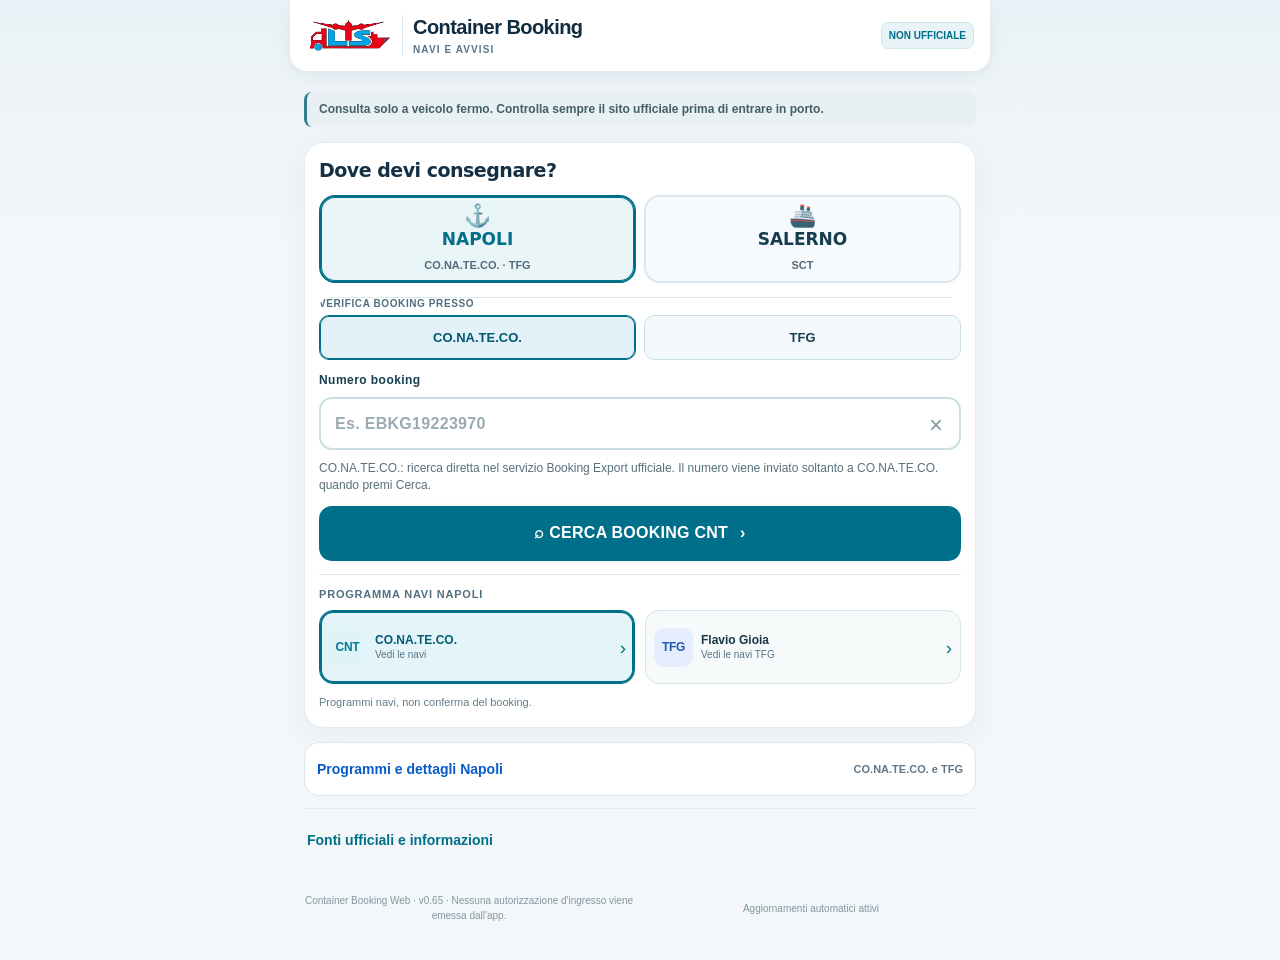
==== index.html @ a8a40fc3 "Restore application sources" ====
<!doctype html>
<html lang="it">
<head>
  <meta charset="utf-8" />
  <meta name="viewport" content="width=device-width,initial-scale=1,viewport-fit=cover" />
  <meta name="theme-color" content="#006f89" />
  <meta name="description" content="Container Booking Web: verifica operativa container Napoli e Salerno. Prototipo di test non ufficiale." />
  <meta name="referrer" content="no-referrer" />
  <meta http-equiv="Content-Security-Policy" content="default-src 'self'; script-src 'self'; style-src 'self'; img-src 'self' data:; connect-src 'self' https://api.conateco.it https://raw.githubusercontent.com https://container-booking-backend.pasqualemilano0.workers.dev; base-uri 'none'; object-src 'none'; form-action 'self' https://tfg.bucci.it" />
  <link rel="icon" href="favicon.svg" type="image/svg+xml" />
  <link rel="manifest" href="manifest.webmanifest?v=20261031-v17" />
  <link rel="stylesheet" href="styles.css?v=20261031-lts-v17" />
  <link rel="stylesheet" href="driver-ui.css?v=20261102-v64" />
  <title>Container Booking • Navi e avvisi</title>
  <script type="module" src="app.js?v=20261102-v65"></script>
  <script type="module" src="driver-ui.mjs?v=20261031-v44"></script>
  <script type="module" src="auto-update.mjs?v=20261031-v27"></script>
</head>
<body>
  <div class="shell">
    <header class="top truck-top">
      <img class="lts-brand-logo" src="assets/lts-logo.png" alt="Logo LTS Registro Viaggi" width="116" height="46" decoding="async" />
      <div class="app-brand-copy"><h1>Container Booking</h1><span class="eyebrow">NAVI E AVVISI</span></div>
      <span class="pill testing">NON UFFICIALE</span>
    </header>
    <main>
      <p class="driver-notice" role="note">Consulta solo a veicolo fermo. Controlla sempre il sito ufficiale prima di entrare in porto.</p>
      <section class="panel search-panel" aria-labelledby="search-title">
        <div class="panel-head"><h2 id="search-title">Dove devi consegnare?</h2></div>
        <fieldset class="terminals ports"><legend class="sr-only">Seleziona il porto</legend>
          <label class="terminal-choice port-logo-choice"><input type="radio" name="port" value="napoli" checked />
            <span class="port-choice-head"><span class="driver-port-icon" aria-hidden="true">⚓</span><span class="terminal-title">NAPOLI</span></span>
            <span class="terminal-sub">CO.NA.TE.CO. · TFG</span></label>
          <label class="terminal-choice port-logo-choice"><input type="radio" name="port" value="salerno" />
            <span class="port-choice-head"><span class="driver-port-icon" aria-hidden="true">🚢</span><span class="terminal-title">SALERNO</span></span>
            <span class="terminal-sub">SCT</span></label>
        </fieldset>
        <form id="search-form" autocomplete="off">
          <div class="sct-picker" id="sct-picker" hidden>
            <label class="driver-field-label" for="sct-filter">NOME DELLA NAVE</label>
            <input id="sct-filter" type="search" placeholder="Inserisci nome nave" spellcheck="false" autocomplete="off" />
            <button id="sct-search-btn" class="primary" type="button">☰ &nbsp; VEDI NAVI</button>
            <div id="sct-alert" class="ops-alert" role="status" aria-live="polite" data-state="loading">Caricamento del programma navi…</div>
            <div id="sct-vessel-results" class="driver-vessel-results">
              <div class="vessel-list-heading">
                <strong>Navi disponibili · tocca per dettagli</strong>
                <span id="sct-vessel-count" aria-live="polite">—</span>
              </div>
              <div id="sct-vessel-list" class="vessel-list" aria-label="Seleziona una nave">
                <p class="empty">Caricamento delle navi in corso…</p>
              </div>
              <button id="sct-show-more" type="button" class="show-more" hidden>Mostra altre navi</button>
              <p class="picker-disclaimer">Se ci sono più viaggi, tocca quello giusto. La verifica riguarda la nave, non l'autorizzazione del booking.</p>
            </div>
            <details class="driver-extra">
              <summary>Tipo container e aggiornamento</summary>
              <label class="mini-field" for="sct-type">Tipo container
                <select id="sct-type">
                  <option value="all">Dry e Reefer</option>
                  <option value="dry">Solo Dry</option>
                  <option value="reefer">Solo Reefer</option>
                </select>
              </label>
              <label class="picker-check" for="sct-only-open">
                <input id="sct-only-open" type="checkbox" />
                Mostra solo navi con accettazione confermata
              </label>
              <p id="sct-picker-status" class="picker-status" aria-live="polite"></p>
              <button type="button" id="reload-sct" class="text-btn">Aggiorna programma navi</button>
              <p class="picker-disclaimer">Fonte: copia periodica del Vessel Schedule SCT, non interrogazione in tempo reale.</p>
            </details>
          </div>
          <details id="napoli-booking-details" class="booking-collapsible" open>
            <summary><span class="booking-summary-title">Verifica un booking</span><span class="booking-summary-hint">Apri i controlli dei terminal</span></summary>
            <div id="napoli-booking-controls">
            <div class="booking-quick-select" role="group" aria-label="Terminal per la verifica booking">
              <span class="booking-quick-title">VERIFICA BOOKING PRESSO</span>
              <div class="booking-quick-options">
                <button type="button" data-booking-target="cnt" aria-pressed="true">CO.NA.TE.CO.</button>
                <button type="button" data-booking-target="tfg" aria-pressed="false">TFG</button>
              </div>
            </div>
            <label class="field-label" for="query" id="query-label">Numero booking</label>
            <div class="query-wrap"><input id="query" name="query" type="text" maxlength="65" inputmode="text" placeholder="Es. EBKG19223970" required spellcheck="false" autocapitalize="characters" aria-describedby="booking-feedback query-help" /><button class="clear-btn" type="button" id="clear-query" aria-label="Cancella ricerca">×</button></div>
            <p id="booking-feedback" class="booking-feedback" role="alert" aria-live="assertive"></p>
            <p class="field-help" id="query-help">CO.NA.TE.CO.: ricerca diretta sul servizio ufficiale. Il numero viene inviato solo a CO.NA.TE.CO. quando premi Cerca.</p>
            <button class="primary" type="submit" id="search-btn">⌕  CERCA BOOKING CNT <span aria-hidden="true">›</span></button>
            </div>
          </details>
          <div class="napoli-shortcuts" id="napoli-shortcuts" aria-label="Apri i programmi navi di Napoli">
            <p class="shortcuts-heading">PROGRAMMA NAVI NAPOLI</p>
            <div class="shortcuts-grid">
              <button type="button" class="ship-shortcut" data-open-terminal="cnt" aria-controls="napoli-advanced" aria-pressed="true">
                <span class="shortcut-symbol shortcut-cnt" aria-hidden="true">CNT</span>
                <span class="shortcut-copy"><strong>CO.NA.TE.CO.</strong><small>Vedi le navi</small></span>
                <span class="shortcut-arrow" aria-hidden="true">›</span>
              </button>
              <button type="button" class="ship-shortcut" data-open-terminal="tfg" aria-controls="napoli-advanced" aria-pressed="false">
                <span class="shortcut-symbol shortcut-tfg" aria-hidden="true">TFG</span>
                <span class="shortcut-copy"><strong>Flavio Gioia</strong><small>Vedi le navi TFG</small></span>
                <span class="shortcut-arrow" aria-hidden="true">›</span>
              </button>
            </div>
            <p class="shortcuts-tip">Programmi navi, non conferma del booking.</p>
          </div>
        </form>
      </section>
      <section class="panel results-panel" id="results" aria-live="polite" aria-label="Risultato ricerca" hidden></section>
      <details id="napoli-advanced" class="napoli-advanced">
        <summary>Programmi e dettagli Napoli <span>CO.NA.TE.CO. e TFG</span></summary>
        <div class="napoli-advanced-body">
        <section class="napoli-terminal-switch" id="napoli-terminal-switch" aria-label="Selettore terminal interno" hidden>
        <div class="vessel-list-heading"><strong>Seleziona il terminal a Napoli</strong></div>
        <div class="napoli-terminal-tabs">
          <label class="terminal-tab"><input type="radio" name="napoli-terminal" value="cnt" checked />
            <span class="terminal-tab-body">
              <span class="terminal-tab-logo-frame"><img class="terminal-logo terminal-tab-logo-cnt" src="assets/terminal-logos/conateco.png" width="250" height="71" alt="" decoding="async" /></span>
              <span class="terminal-tab-name">CO.NA.TE.CO.</span>
            </span>
          </label>
          <label class="terminal-tab"><input type="radio" name="napoli-terminal" value="tfg" />
            <span class="terminal-tab-body">
              <span class="terminal-tab-logo-frame logo-plate-tfg"><img class="terminal-logo terminal-tab-logo-tfg" src="assets/terminal-logos/tfg-portal.png" width="182" height="122" alt="" decoding="async" /></span>
              <span class="terminal-tab-name">TFG Flavio Gioia</span>
            </span>
          </label>
        </div>
      </section>
      <section class="tfg-fleet" id="tfg-fleet" hidden aria-label="Elenco navi TFG Napoli">
          <div class="picker-heading">
            <span class="terminal-heading"><span class="terminal-logo-plate logo-plate-tfg"><img class="terminal-logo terminal-heading-logo logo-tfg" src="assets/terminal-logos/tfg-portal.png" width="182" height="122" alt="" decoding="async" /></span><h3>Navi TFG · Napoli</h3></span>
            <button type="button" id="tfg-reload" class="text-btn">Aggiorna</button>
          </div>
          <div id="tfg-feed-alert" class="ops-alert" data-state="loading" role="status" aria-live="polite">Caricamento programma TFG…</div>
          <label class="mini-field" for="tfg-ship-filter">Cerca nave o viaggio
            <input id="tfg-ship-filter" type="search" placeholder="Nome nave o viaggio…" autocomplete="off" spellcheck="false" />
          </label>
          <div class="vessel-list-heading">
            <strong>Navi trovate</strong><span id="tfg-vessel-count">—</span>
          </div>
          <div id="tfg-vessel-list" class="vessel-list" aria-label="Elenco navi TFG"></div>
          <button type="button" id="tfg-show-more" class="show-more" hidden>Mostra altre navi</button>
          <p id="tfg-feed-updated" class="picker-status"></p>
          <a class="secondary-btn tfg-direct-link" target="_blank" rel="noopener noreferrer" href="https://tfg.bucci.it/@/TFGW_TP_ETA">Programma navi ufficiale TFG ↗</a>
        </section>
      <section class="tfg-fleet cnt-fleet" id="cnt-fleet" aria-label="Elenco navi CO.NA.TE.CO. Napoli">
        <div class="picker-heading">
          <span class="terminal-heading"><img class="terminal-logo terminal-heading-logo logo-cnt" src="assets/terminal-logos/conateco.png" width="250" height="71" alt="" decoding="async" /><h3>Navi CO.NA.TE.CO. · Napoli</h3></span>
          <button type="button" id="cnt-reload" class="text-btn">Aggiorna</button>
        </div>
        <div id="cnt-feed-alert" class="ops-alert" data-state="loading" role="status" aria-live="polite">Caricamento Berth Forecast…</div>
        <label class="mini-field" for="cnt-ship-filter">Cerca nave o viaggio
          <input id="cnt-ship-filter" type="search" placeholder="Nave o viaggio d'imbarco…" autocomplete="off" spellcheck="false" />
        </label>
        <div class="vessel-list-heading">
          <strong>Navi trovate</strong><span id="cnt-vessel-count">—</span>
        </div>
        <button type="button" id="cnt-archive-toggle" class="cnt-archive-toggle" aria-pressed="false" hidden>Mostra navi partite</button>
        <div id="cnt-vessel-list" class="vessel-list" aria-label="Elenco navi CO.NA.TE.CO."></div>
        <button type="button" id="cnt-show-more" class="show-more" hidden>Mostra altre navi</button>
        <p id="cnt-feed-updated" class="picker-status"></p>
        <p class="picker-disclaimer">CO.NA.TE.CO.: DRYPORT e INTERNO PORTO sono <strong>indicazioni presunte</strong> dal segnale depositi esterni, non una destinazione confermata. Verifica il tuo booking prima di partire.</p>
        <a class="secondary-btn tfg-direct-link" target="_blank" rel="noopener noreferrer" href="https://www.conateco.it/berth-forecast/">Berth Forecast ufficiale ↗</a>
      </section>
        </div>
      </details>
      <details class="sources">
        <summary>Fonti ufficiali e informazioni</summary>
        <p>Questa web app non è affiliata ai terminal. I dati non equivalgono a un'autorizzazione di ingresso.</p>
        <div class="source-grid">
          <a target="_blank" rel="noopener noreferrer" href="https://www.conateco.it/booking-export/">CO.NA.TE.CO. <span>↗</span></a>
          <a target="_blank" rel="noopener noreferrer" href="https://tfg.bucci.it/@/TFGW_WW_BKK">TFG <span>↗</span></a>
          <a target="_blank" rel="noopener noreferrer" href="https://www.salernocontainerterminal.com/vessel-schedule/">SCT Salerno <span>↗</span></a>
        </div>
      </details>
      <footer class="app-footer"><span>Container Booking Web · v0.65 · Nessuna autorizzazione d'ingresso viene emessa dall'app.</span><span id="auto-update-status" role="status" aria-live="polite">Aggiornamenti automatici attivi</span><button type="button" hidden id="refresh-app" class="app-refresh" aria-label="Aggiornamento interno">Aggiorna app</button></footer>
    </main>
  </div>
</body>
</html>
---- styles.css ----
:root{color-scheme:dark;--ink:#ecf5ff;--muted:#9fb0c5;--dark:#0a162a;--panel:#122139;--border:#2b3b52;--mint:#4ecbba;--green:#74e4ae;--red:#ff9c99;--amber:#ffd38d}*{box-sizing:border-box}html{font-family:Inter,system-ui,-apple-system,Segoe UI,Roboto,sans-serif;scroll-behavior:smooth}body{margin:0;background:radial-gradient(ellipse at 52% -20%,#18375a,transparent 55%),var(--dark);color:var(--ink);line-height:1.48}button,input{font:inherit}button,a{-webkit-tap-highlight-color:transparent}a{color:var(--mint)}:focus-visible{outline:3px solid #7de9d3;outline-offset:3px}.shell{width:min(100%,720px);margin:auto;padding:0 18px max(30px,env(safe-area-inset-bottom))}.top{display:flex;align-items:center;gap:12px;padding:25px 0 19px;border-bottom:1px solid var(--border)}.brandmark{display:grid;place-items:center;background:#1a3a4b;border-radius:14px;width:47px;height:47px;flex-shrink:0}.brandmark svg{width:34px}.top h1{font-size:18px;letter-spacing:-.4px;margin:1px 0 0;line-height:1.15}.eyebrow{font-size:9px;letter-spacing:1.7px;font-weight:800;color:var(--mint)}.pill{margin-left:auto;font-size:10px;font-weight:800;letter-spacing:.5px;padding:7px 9px;border-radius:99px;border:1px solid var(--border);white-space:nowrap}.testing{color:#aed9d3;background:#153635}.hero{padding:37px 4px 29px}.kicker{display:flex;align-items:center;gap:8px;text-transform:uppercase;letter-spacing:1.5px;font-size:10px;color:var(--mint);font-weight:800}.status-dot{width:7px;height:7px;background:var(--mint);border-radius:50%;box-shadow:0 0 0 4px #4ecbba25}.hero h2{font-size:clamp(32px,7vw,50px);line-height:1.11;letter-spacing:-1.6px;margin:13px 0}.hero h2 span{color:var(--mint)}.hero p{color:var(--muted);margin:0;max-width:510px;font-size:14px}.panel{background:linear-gradient(160deg,#152742,#101e33);border:1px solid #31415a;border-radius:19px;padding:22px;box-shadow:0 18px 44px #0002}.panel-head{display:flex;justify-content:space-between;gap:12px;align-items:center}.panel h3,.sources h3{font-size:18px;letter-spacing:-.4px;margin:0}.step{font-size:11px;color:var(--muted)}fieldset{border:0;margin:24px 0 21px;padding:0}legend,.field-label{font-size:12px;font-weight:750;margin-bottom:10px}.terminals{display:grid;grid-template-columns:repeat(3,minmax(0,1fr));gap:9px}.terminals legend{grid-column:1/-1}.terminal-choice{cursor:pointer;display:flex;align-items:flex-start;justify-content:center;flex-direction:column;min-height:77px;padding:12px 10px;border-radius:12px;background:#0e1c30;border:1px solid #344761;transition:.15s}.terminal-choice:has(input:checked){border-color:var(--mint);background:#143a42;box-shadow:inset 0 0 0 1px #4ecbba44}.terminal-choice input{position:absolute;opacity:0;width:1px;height:1px}.terminal-choice:has(input:focus-visible){outline:3px solid #7de9d3}.terminal-title{font-size:11px;font-weight:850;overflow-wrap:anywhere}.terminal-sub{font-size:11px;color:var(--muted);margin-top:4px}.field-label{display:block}.query-wrap{position:relative}.query-wrap input{width:100%;height:56px;background:#0a1729;border:1px solid #40546d;border-radius:11px;color:var(--ink);padding:0 46px 0 15px;font-weight:650;letter-spacing:.3px;outline:none}.query-wrap input:focus{border-color:var(--mint);box-shadow:0 0 0 3px #4ecbba23}.query-wrap input::placeholder{color:#7b8da4}.clear-btn{background:none;border:0;color:#b3c6d8;position:absolute;right:7px;top:7px;height:42px;width:36px;cursor:pointer;font-size:23px}.field-help{color:var(--muted);font-size:11px;margin:9px 0 20px}.primary,.secondary-btn{border:0;border-radius:10px;min-height:50px;padding:12px 16px;font-weight:800;text-decoration:none;display:flex;align-items:center;justify-content:space-between;gap:12px;cursor:pointer}.primary{background:var(--mint);color:#082525;width:100%}.primary:hover{background:#7ee1d5}.secondary-btn{background:#203754;color:var(--ink);border:1px solid #35536c}.results-panel{margin-top:16px}.results-panel[hidden]{display:none}.rheader{display:flex;align-items:center;justify-content:space-between;gap:12px}.rheader h3{font-size:17px}.result-notice{font-size:13px;color:var(--muted);margin:12px 0 17px}.result-label{display:inline-flex;gap:7px;align-items:center;border-radius:30px;padding:7px 10px;font-size:11px;font-weight:850;letter-spacing:.2px}.result-label.neutral{color:#d5e6f8;background:#32455f}.result-label.warn{color:var(--amber);background:#513e2c}.result-label.good{color:var(--green);background:#224438}.result-label.bad{color:var(--red);background:#542d3b}.result-label .dot{width:7px;height:7px;border-radius:50%;background:currentColor}.facts{display:grid;gap:0;margin:12px 0 18px;border:1px solid var(--border);border-radius:12px;overflow:hidden}.fact{display:flex;justify-content:space-between;align-items:flex-start;gap:10px;padding:11px 12px;border-bottom:1px solid var(--border);font-size:12px}.fact:last-child{border:0}.fact span{color:var(--muted)}.fact strong{text-align:right;overflow-wrap:anywhere;max-width:62%}.note{border-left:3px solid var(--amber);padding:10px 12px;background:#40332355;border-radius:0 8px 8px 0;font-size:12px;color:#f1d7af;margin:12px 0}.actions{display:grid;gap:10px}.actions a{color:inherit}.tiny{font-size:11px;color:var(--muted)}.mini-field{display:grid;gap:5px;font-size:12px;font-weight:700}.mini-field input,.mini-field select{background:#0c1a2c;color:var(--ink);border:1px solid #475971;border-radius:8px;padding:11px;min-width:0;font:inherit}.manual-form{display:grid;gap:12px;border-top:1px solid var(--border);padding-top:16px;margin-top:18px}.manual-form h4{margin:0;font-size:13px}.manual-grid{display:grid;grid-template-columns:repeat(2,minmax(0,1fr));gap:10px}.voyage{border:1px solid var(--border);border-radius:13px;padding:13px;margin-top:12px;background:#11283e}.voyage h4{font-size:16px;margin:3px 0 7px}.voyage .facts{margin:9px 0}.empty{padding:14px;border:1px dashed #51647e;border-radius:11px;color:var(--muted);font-size:13px}.sources{padding:30px 4px 22px}.sources p{color:var(--muted);font-size:12px;margin:8px 0 16px}.source-grid{display:grid;grid-template-columns:repeat(3,minmax(0,1fr));gap:8px}.source-grid a{border:1px solid var(--border);border-radius:10px;padding:12px 9px;background:#152841;color:var(--ink);text-decoration:none;font-size:11px;display:flex;gap:4px;justify-content:space-between;align-items:center}.source-grid a span{color:var(--mint)}footer{border-top:1px solid var(--border);padding-top:20px;color:#869cb3;font-size:10px;text-align:center}@media(max-width:460px){.top{gap:8px}.top h1{font-size:16px}.pill{font-size:9px;padding:5px 7px}.panel{padding:16px}.terminal-choice{padding:10px 7px;min-height:75px}.terminal-title{font-size:10px}.source-grid a{font-size:10px;padding:10px 7px}.hero{padding-top:28px}}@media(prefers-reduced-motion:reduce){*{scroll-behavior:auto!important;transition:none!important}}

.result-actions{margin-top:12px}

.ports{grid-template-columns:repeat(2,minmax(0,1fr))}.ports .terminal-title{font-size:16px}.ports .terminal-choice{min-height:87px}.port-source-grid{display:grid;gap:12px;margin-top:16px}.port-source{padding:14px;background:#0c2036;border:1px solid var(--border);border-radius:12px;display:grid;gap:10px}.port-source h4{margin:0;font-size:14px}.port-source .tiny{margin:0}.port-source .secondary-btn{min-height:40px;font-size:12px}

/* SCT schedule picker: native dropdown works on Android, iOS and desktop. */
.sct-picker{display:grid;gap:8px;margin-bottom:21px;padding:15px 13px;background:#0c2236;border:1px solid #366175;border-radius:13px}
.sct-picker[hidden]{display:none}
.picker-heading{display:flex;align-items:flex-start;justify-content:space-between;gap:12px}
.picker-heading .field-label{margin-bottom:0;max-width:70%}
.text-btn{border:1px solid #45667b;background:#14334b;color:#a5e9e1;border-radius:8px;padding:8px 10px;min-height:38px;cursor:pointer;white-space:nowrap;font-size:11px;font-weight:800}
.vessel-select{appearance:auto;display:block;min-height:54px;width:100%;background:#0a1729;color:var(--ink);border:1px solid #537185;border-radius:10px;padding:10px 11px;font-size:13px}
.vessel-select:disabled{opacity:.7}
.vessel-select option{background:#0e1c30;color:#ecf5ff}
.picker-status{color:#9ed9ce;font-size:11px;margin:0;line-height:1.6}
.picker-status.stale{color:var(--amber)}
@media(max-width:460px){.picker-heading .field-label{max-width:62%}.text-btn{font-size:10px;padding:8px}}


/* Salerno: filtri touch-friendly con layout a una colonna sui telefoni stretti */
.picker-filter-grid{display:grid;grid-template-columns:1.15fr 1fr;gap:10px}
.picker-filter-grid .mini-field{min-width:0;color:var(--ink)}
.picker-filter-grid input,.picker-filter-grid select{width:100%;height:48px;font-size:13px}
.picker-check{display:flex;align-items:flex-start;gap:10px;font-size:12px;font-weight:600;cursor:pointer;color:var(--ink);padding:4px 0}
.picker-check input{flex-shrink:0;appearance:auto;accent-color:var(--mint);width:20px;height:20px;margin:0}
.picker-disclaimer{color:var(--muted);font-size:11px;margin:2px 0 0}
.result-label.unknown{color:var(--amber);background:#513e2c}
@media(max-width:460px){.picker-filter-grid{grid-template-columns:1fr}.picker-heading{align-items:center}.picker-filter-grid input,.picker-filter-grid select{height:50px}}

/* v0.6: la ricerca manuale booking è riservata al solo porto di Napoli. */
#napoli-booking-controls[hidden]{display:none}

/*
 * CONTAINER BOOKING · Tema LTS Registro Viaggi
 * Linguaggio grafico derivato da:
 * https://github.com/pasqualemilano0-rgb/LTS-Registro-Viaggi
 * Stessa palette, schede, bordi, gerarchia e pulsanti.
 * Nessun asset/logo o dato operativo viene condiviso tra i progetti.
 */
:root {
  color-scheme: light;
  --ink: #162f3d;
  --muted: #738591;
  --dark: #f3f7f9;
  --panel: #ffffff;
  --border: #e3ebef;
  --mint: #006f89;
  --green: #156f55;
  --red: #ba1745;
  --amber: #94641b;
  --teal: #006f89;
  --teal-dark: #005b72;
  --wash: #e7f3f6;
  --line: #e3ebef;
  --shadow: 0 4px 20px #1934470a;
}
html {
  font-family: "DM Sans", -apple-system, BlinkMacSystemFont, "Segoe UI", sans-serif;
  background: #f3f7f9;
}
body {
  min-height: 100dvh;
  color: var(--ink);
  background: #f3f7f9;
  line-height: 1.5;
  -webkit-tap-highlight-color: transparent;
}
button, input, select, textarea { font-family: inherit; }
button, input, select, a { touch-action: manipulation; }
button { cursor: pointer; }
button:disabled { opacity: .58; cursor: not-allowed; }
:focus-visible { outline: 3px solid #48b9d1; outline-offset: 3px; }
a { color: var(--teal); }
h1, h2, h3, h4 { font-family: Manrope, -apple-system, BlinkMacSystemFont, "Segoe UI", sans-serif; letter-spacing: -.035em; }
.shell { width: min(100%, 760px); padding: 0 18px max(30px, env(safe-area-inset-bottom)); }

/* Barra superiore, come LTS: bianco, linea sottile e marchio su fondo turchese tenue. */
.top {
  background: #fff;
  border-bottom: 1px solid var(--line);
  margin: 0 -18px;
  padding: 18px 18px 15px;
  min-height: 82px;
  gap: 14px;
}
.brandmark {
  background: var(--wash);
  border: 1px solid #d4eaf0;
  box-shadow: none;
  border-radius: 13px;
  width: 47px;
  height: 47px;
}
.brandmark svg path[fill="#4ecbba"] { fill: #006f89; }
.brandmark svg path[fill="#d8e8fa"] { fill: #a9d7e2; }
.brandmark svg path[stroke="#4ecbba"] { stroke: #006f89; }
.top h1 { color: var(--ink); font-size: 18px; letter-spacing: -.045em; font-weight: 800; }
.eyebrow {
  color: #718a96;
  letter-spacing: .12em;
  font-size: 9px;
  font-weight: 750;
}
.pill.testing {
  color: var(--teal);
  background: var(--wash);
  border: 1px solid #d0e7ec;
  border-radius: 9px;
  padding: 8px 10px;
  font-weight: 750;
  letter-spacing: 0;
}

/* Testata petrolio sfumata, equivalente alle section-hero di LTS. */
.hero {
  margin: 20px 0 18px;
  padding: 25px 24px;
  background: linear-gradient(115deg,#005f77,#087d94);
  color: #fff;
  border-radius: 17px;
  box-shadow: none;
}
.hero .kicker { color: #d3edf1; font-size: 10px; letter-spacing: .12em; }
.hero .status-dot {
  background: #b7e8e7;
  box-shadow: 0 0 0 4px #b7e8e733;
}
.hero h2 {
  font-size: clamp(29px, 5.4vw, 36px);
  letter-spacing: -.052em;
  line-height: 1.15;
  margin: 12px 0 11px;
  font-weight: 800;
}
.hero h2 span { color: #d9f8f5; }
.hero p { color: #e3f1f4; font-size: 13px; max-width: 500px; }

/* Schede bianche e struttura dei moduli LTS. */
.panel {
  background: #fff;
  border: 1px solid var(--line);
  box-shadow: var(--shadow);
  border-radius: 19px;
  padding: 22px;
  color: var(--ink);
}
.panel-head h3 { font-size: 18px; color: var(--ink); font-weight: 800; }
.step {
  color: var(--teal);
  background: var(--wash);
  padding: 7px 10px;
  border-radius: 9px;
  font-size: 11px;
  font-weight: 650;
}
fieldset { margin: 22px 0 20px; }
legend, .field-label {
  color: #526b79;
  font-size: 12px;
  font-weight: 700;
}
.terminal-choice {
  min-height: 88px;
  background: #f4f9fb;
  color: var(--ink);
  border: 1px solid #d7e7ed;
  border-radius: 13px;
  box-shadow: none;
  padding: 15px;
}
.terminal-choice:hover { border-color: #a3cbd5; }
.terminal-choice:has(input:checked) {
  background: var(--wash);
  border-color: #7db5c3;
  box-shadow: inset 0 0 0 1px #8cbfcd;
  color: var(--teal);
}
.terminal-choice:has(input:focus-visible) {
  outline: 3px solid #48b9d1;
  outline-offset: 2px;
}
.ports .terminal-title {
  color: var(--ink);
  font-family: Manrope, -apple-system, BlinkMacSystemFont, "Segoe UI", sans-serif;
  font-size: 16px;
  font-weight: 800;
}
.terminal-choice:has(input:checked) .terminal-title { color: var(--teal); }
.terminal-sub { color: #738b98; font-size: 11px; }

/* Ricerca navi SCT, stessi campi dei moduli LTS. */
.sct-picker {
  background: #f5fafb;
  border: 1px solid #dbe9ed;
  border-radius: 15px;
  padding: 17px;
  gap: 11px;
  box-shadow: none;
}
.sct-picker[hidden], #napoli-booking-controls[hidden], .results-panel[hidden] { display: none; }
.picker-heading { align-items: center; }
.picker-heading .field-label { color: var(--ink); font-size: 14px; font-weight: 800; }
.text-btn {
  color: var(--teal);
  background: #fff;
  border: 1px solid #d3e5eb;
  border-radius: 10px;
  min-height: 44px;
  padding: 10px 13px;
  box-shadow: none;
}
.text-btn:hover, .secondary-btn:hover { background: #edf7f9; }
.mini-field { color: #526b79; font-size: 12px; font-weight: 700; }
.query-wrap input,
.picker-filter-grid input,
.picker-filter-grid select,
.vessel-select,
.mini-field input,
.mini-field select {
  background: #fbfcfd;
  color: var(--ink);
  border: 1px solid #dce6eb;
  border-radius: 13px;
  box-shadow: none;
  font-size: 16px;
  min-height: 49px;
  padding: 12px 14px;
}
.query-wrap input { height: 54px; padding-right: 48px; font-weight: 650; }
.query-wrap input::placeholder,
.picker-filter-grid input::placeholder { color: #9aabb4; }
.query-wrap input:focus,
.picker-filter-grid input:focus,
.picker-filter-grid select:focus,
.vessel-select:focus,
.mini-field input:focus,
.mini-field select:focus {
  outline: 0;
  border-color: var(--teal);
  box-shadow: 0 0 0 3px #006f8918;
}
.vessel-select { background: #fff; min-height: 54px; width: 100%; }
.vessel-select option { color: var(--ink); background: #fff; }
.vessel-select:disabled { background: #f0f5f7; opacity: .65; }
.clear-btn { color: #8096a1; border-radius: 10px; }
.clear-btn:hover { background: var(--wash); color: var(--teal); }
.picker-check { color: #526b79; font-size: 12px; }
.picker-check input { accent-color: var(--teal); width: 20px; min-height: 20px; }
.picker-status { color: #557b8a; font-size: 11px; }
.picker-status.stale { color: #94641b; }
.picker-disclaimer { color: #738591; font-size: 11px; }
.field-help { color: #738591; font-size: 12px; }

/* Pulsanti coordinati a LTS. */
.primary {
  background: var(--teal);
  color: #fff;
  border-radius: 13px;
  min-height: 50px;
  box-shadow: 0 4px 8px #006f8912;
  font-weight: 750;
}
.primary:hover { background: var(--teal-dark); }
.secondary-btn {
  background: #fff;
  border: 1px solid #dce6eb;
  color: var(--teal);
  border-radius: 12px;
  min-height: 46px;
  font-weight: 700;
}

/* Risultati e cartellini stato: contrasto leggibile anche su display mobile. */
.results-panel { margin-top: 16px; }
.rheader h3 { color: var(--ink); font-weight: 800; }
.result-notice { color: #738591; font-size: 12px; }
.result-label { font-weight: 750; font-size: 11px; border-radius: 9px; padding: 8px 10px; }
.result-label.neutral { color: var(--teal); background: var(--wash); }
.result-label.unknown, .result-label.warn { color: #855d13; background: #fff3d8; }
.result-label.good { color: #106349; background: #e5f5ee; }
.result-label.bad { color: #ba1745; background: #fff0f4; }
.facts { border: 1px solid #e3ebef; border-radius: 12px; margin: 13px 0 17px; }
.fact { border-bottom: 1px solid #e3ebef; color: var(--ink); padding: 11px 12px; }
.fact span { color: #718590; }
.fact strong { color: var(--ink); }
.note {
  border-left: 3px solid #c08a36;
  background: #fff8e9;
  color: #79571f;
  border-radius: 0 10px 10px 0;
  font-size: 12px;
}
.voyage {
  border: 1px solid #e3ebef;
  border-radius: 14px;
  background: #fff;
  padding: 15px;
  box-shadow: 0 3px 15px #19344705;
}
.voyage h4 { color: var(--ink); }
.port-source {
  background: #f5fafb;
  color: var(--ink);
  border: 1px solid #e1ebef;
  border-radius: 13px;
}
.port-source h4 { color: var(--teal); }
.tiny, .empty { color: #738591; }
.empty { border: 1px dashed #c5dbe2; background: #f7fafb; }

/* Fonti e piè di pagina. */
.sources { padding-top: 30px; }
.sources h3 { color: var(--ink); font-size: 18px; font-weight: 800; }
.sources p { color: #738591; }
.source-grid a {
  background: #fff;
  color: var(--teal);
  border: 1px solid #e3ebef;
  border-radius: 12px;
  min-height: 49px;
  box-shadow: var(--shadow);
  font-size: 11px;
  font-weight: 700;
}
.source-grid a span { color: var(--teal); }
footer { border-top: 1px solid #e3ebef; color: #8396a1; }

/* Adattamenti del linguaggio LTS a una sola schermata operativa. */
@media (max-width: 480px) {
  .shell { padding-left: 16px; padding-right: 16px; }
  .top { margin-left: -16px; margin-right: -16px; padding: 15px 16px; gap: 10px; min-height: 76px; }
  .top h1 { font-size: 16px; }
  .brandmark { width: 42px; height: 42px; flex-shrink: 0; }
  .pill.testing { padding: 7px 8px; font-size: 9px; white-space: normal; text-align: center; }
  .hero { margin: 16px 0; padding: 23px 20px; border-radius: 15px; }
  .hero h2 { font-size: 30px; }
  .hero p { font-size: 12px; line-height: 1.65; }
  .panel { padding: 17px; border-radius: 16px; }
  .panel-head { gap: 10px; }
  .panel-head h3 { font-size: 17px; }
  .ports { gap: 10px; }
  .terminal-choice { min-height: 86px; padding: 12px 11px; }
  .ports .terminal-title { font-size: 16px; }
  .terminal-sub { font-size: 10px; }
  .sct-picker { padding: 13px; }
  .picker-heading .field-label { font-size: 13px; }
  .text-btn { font-size: 11px; white-space: nowrap; }
  .source-grid { grid-template-columns: 1fr; }
  .source-grid a { padding: 13px 14px; font-size: 12px; }
}
@media (max-width: 355px) {
  .hero h2 { font-size: 27px; }
  .pill.testing { display: none; }
  .panel-head .step { font-size: 10px; }
  .ports .terminal-title { font-size: 14px; }
}
@media (prefers-reduced-motion: reduce) {
  *, *::before, *::after { scroll-behavior: auto !important; transition-duration: .01ms !important; }
}


/* Logo originale LTS, usato dal suo sito pubblico. */
.top .lts-brand-logo {
  display: block;
  width: 116px;
  max-width: 30vw;
  height: 46px;
  object-fit: contain;
  object-position: center left;
  flex-shrink: 0;
}
.top .app-brand-copy {
  flex: 1 1 auto;
  min-width: 0;
  border-left: 1px solid var(--line);
  padding-left: 16px;
  line-height: 1.3;
}
.top .app-brand-copy .eyebrow { display: block; }
.top .app-brand-copy h1 {
  margin: 4px 0 0;
  overflow-wrap: break-word;
}
@media (max-width: 520px) {
  .top .lts-brand-logo { width: 98px; height: 43px; max-width: 28vw; }
  .top .app-brand-copy { padding-left: 11px; }
  .top .app-brand-copy h1 { font-size: 15px; }
  .top .app-brand-copy .eyebrow { font-size: 8px; }
  .top .pill.testing { display: none; }
}
@media (max-width: 350px) {
  .top .lts-brand-logo { width: 84px; height: 39px; }
  .top .app-brand-copy { padding-left: 9px; }
  .top .app-brand-copy h1 { font-size: 14px; }
}
/* Le risorse grafiche della barra superiore rimangono utilizzabili se l'immagine
   LTS non è temporaneamente disponibile: titolo Container Booking indipendente. */



/* v0.8 · LTS compatto: le navi e gli avvisi sono la parte principale. */
.hero.compact-hero {
  margin: 12px 0 14px;
  padding: 17px 20px;
  min-height: auto;
}
.hero.compact-hero .kicker { font-size: 9px; margin-bottom: 4px; }
.hero.compact-hero h2 {
  font-size: clamp(22px,4.5vw,29px);
  line-height: 1.16;
  margin: 6px 0 5px;
}
.hero.compact-hero p { font-size: 12px; line-height: 1.4; }
.search-panel { padding: 17px 19px; }
.search-panel fieldset { margin: 14px 0 16px; }
.search-panel .terminal-choice { min-height: 66px; padding: 10px 12px; }
.search-panel .ports .terminal-title { font-size: 15px; }
.search-panel .terminal-sub { font-size: 10px; }
.sct-picker {
  background: #fff;
  border: 0;
  padding: 0;
  gap: 11px;
}
.sct-picker .picker-heading { margin: 2px 0; display:flex; justify-content:space-between; }
.sct-picker .picker-heading h3 {
  margin: 0;
  color: #162f3d;
  font-size: 17px;
  font-weight: 800;
}
.ops-alert {
  background: #e7f3f6;
  color: #005b72;
  border-left: 4px solid #006f89;
  border-radius: 9px;
  padding: 11px 12px;
  font-size: 12px;
  font-weight: 650;
  line-height: 1.45;
}
.ops-alert[data-state="warning"] {
  background: #fff3d8;
  border-color: #bb7b1f;
  color: #81550e;
}
.ops-alert[data-state="loading"] {
  color: #738591;
  background: #f2f6f8;
  border-color: #9eafb8;
}
.sct-picker .picker-filter-grid {
  grid-template-columns: 1.3fr .8fr;
  gap: 9px;
  margin: 1px 0;
}
.sct-picker .mini-field { gap: 5px; font-size: 11px; }
.sct-picker .picker-filter-grid input,
.sct-picker .picker-filter-grid select {
  min-height: 47px;
  height: 47px;
  font-size: 15px;
  padding: 9px 11px;
}
.sct-picker .picker-check {
  padding: 3px 0 7px;
  font-size: 12px;
  align-items: center;
  color: #49616e;
}
.sct-picker .picker-check input { width: 18px; height: 18px; min-height: 18px; }
.vessel-list-heading {
  display: flex;
  align-items: center;
  justify-content: space-between;
  gap: 12px;
  color: #162f3d;
  font-size: 13px;
  border-bottom: 1px solid #e3ebef;
  padding: 6px 1px 8px;
}
#sct-vessel-count {
  color: #738591;
  font-size: 11px;
  font-weight: 650;
}
.vessel-list { display: grid; gap: 8px; }
.vessel-row {
  display: flex;
  justify-content: space-between;
  align-items: center;
  gap: 10px;
  width: 100%;
  min-height: 78px;
  text-align: left;
  color: #162f3d;
  background: #fff;
  border: 1px solid #dfebef;
  border-radius: 13px;
  padding: 11px 13px;
  font-size: 13px;
  box-shadow: 0 2px 8px #19344704;
  -webkit-tap-highlight-color: transparent;
}
.vessel-row:hover { border-color: #9fc6d1; background: #f7fbfc; }
.vessel-row:focus-visible { outline: 3px solid #48b9d1; outline-offset: 2px; }
.vessel-row.selected {
  background: #edf7f9;
  border-color: #006f89;
  box-shadow: inset 0 0 0 1px #006f89;
}
.vessel-main { display:grid; gap:4px; min-width:0; flex:1; }
.vessel-name {
  font-family: Manrope,-apple-system,BlinkMacSystemFont,"Segoe UI",sans-serif;
  font-size: 14px;
  font-weight: 800;
  color: #162f3d;
  line-height: 1.35;
  overflow-wrap: anywhere;
}
.vessel-meta {
  font-size: 11px;
  color: #718590;
  line-height: 1.5;
  overflow-wrap: anywhere;
}
.vessel-right {
  flex: 0 1 46%;
  display:flex;
  align-items:center;
  gap:7px;
  justify-content: flex-end;
  min-width:0;
}
.vessel-right .result-label {
  font-size: 10px;
  padding: 7px 9px;
  text-align:center;
  line-height:1.3;
  white-space: normal;
  justify-content: center;
  max-width: 170px;
}
.row-chevron { font-size: 22px; color: #899ca6; font-weight: 500; }
.show-more {
  background: #e7f3f6;
  color: #006f89;
  border: 1px solid #cfe6eb;
  border-radius: 11px;
  padding: 12px;
  width: 100%;
  min-height: 45px;
  font-weight: 750;
  font-size: 12px;
}
.show-more[hidden] { display: none; }
.sct-picker .picker-status { color: #718590; font-size: 10px; margin: 2px 0; }
.sct-picker .picker-disclaimer { font-size: 10px; margin-top: 0; }
.results-panel { scroll-margin-top: 10px; }
.results-panel .rheader { align-items: start; }
.results-panel .rheader h3 { font-size: 18px; }
.results-panel .voyage { margin-top: 10px; }
.results-panel .voyage > .result-label { font-size: 12px; padding: 9px 11px; }
.results-panel .voyage h4 { font-size: 20px; font-weight: 800; margin: 9px 0 8px; }
.sources {
  padding: 16px 0 12px;
  border-top: 1px solid #e3ebef;
  margin-top: 24px;
}
.sources summary {
  font-size: 12px;
  font-weight: 750;
  color: #006f89;
  cursor: pointer;
  min-height: 44px;
  display: flex;
  align-items: center;
}
.sources[open] summary { margin-bottom: 8px; }
.sources p { margin: 3px 0 12px; }
.sources .source-grid { margin: 12px 0; }
footer { padding: 12px 0 18px; border: 0; font-size: 10px; }
@media (max-width: 480px) {
  .hero.compact-hero { margin: 10px 0 12px; padding: 15px 16px; }
  .hero.compact-hero h2 { font-size: 24px; }
  .hero.compact-hero p { font-size: 11px; }
  .search-panel { padding: 15px 14px; }
  .search-panel .terminal-choice { min-height: 70px; padding: 10px; }
  .sct-picker .picker-filter-grid { grid-template-columns: 1fr .83fr; }
  .sct-picker .picker-filter-grid input,
  .sct-picker .picker-filter-grid select { min-height: 47px; font-size: 14px; padding: 9px; }
  .vessel-row { padding: 11px; min-height: 73px; gap: 7px; }
  .vessel-main { min-width:0; }
  .vessel-name { font-size: 13px; }
  .vessel-right { flex-basis: 48%; gap: 4px; }
  .vessel-right .result-label { font-size: 9px; padding: 6px 7px; }
  .row-chevron { font-size: 19px; }
}
@media (max-width: 340px) {
  .sct-picker .picker-filter-grid { grid-template-columns:1fr; }
  .vessel-right { flex-basis: 44%; }
  .vessel-meta { font-size: 10px; }
}


/* v0.9 · Risultato TFG copiato dal portale ufficiale. */
.tfg-import {
  background: #f5fafb;
  border: 1px solid #dce9ee;
  border-radius: 14px;
  padding: 14px;
  margin: 16px 0;
}
.tfg-import > summary {
  cursor: pointer;
  color: #006f89;
  font-weight: 800;
  font-size: 13px;
  min-height: 42px;
  display:flex;
  align-items:center;
}
.tfg-import[open] > summary { margin-bottom: 8px; }
.tfg-import .tiny { margin: 0 0 12px; font-size: 12px; line-height: 1.55; }
.tfg-textarea {
  width: 100%;
  display: block;
  color: #162f3d;
  background: #fff;
  border: 1px solid #dce6eb;
  border-radius: 11px;
  resize: vertical;
  padding: 11px 12px;
  font: 14px/1.5 "DM Sans",system-ui,sans-serif;
  min-height: 115px;
  max-height: 300px;
}
.tfg-textarea:focus {
  outline: 0;
  border-color: #006f89;
  box-shadow: 0 0 0 3px #006f8920;
}
.tfg-import .actions { display:flex; flex-wrap:wrap; gap:9px; margin: 11px 0; }
.tfg-import .actions > * { flex: 1 1 160px; width:auto; font-size:12px; justify-content:center; }
.napoli-booking-actions .secondary-btn { width:100%; }
.tfg-parsed {
  background: #fff;
  padding: 14px;
  border: 1px solid #dce6eb;
  border-radius: 12px;
}
.destination-highlight {
  display:grid;
  gap:5px;
  margin: 12px 0;
  padding: 15px;
  background: #e7f3f6;
  border: 1px solid #a0cbd6;
  border-radius: 12px;
}
.destination-caption { font-size: 10px; font-weight:800; color:#527985; letter-spacing:.04em; }
.destination-title {
  font:800 clamp(20px,4.5vw,27px)/1.15 Manrope,system-ui,sans-serif;
  color:#005b72;
}
.tfg-parsed .secondary-btn { width:100%; margin-top:10px; font-size:12px; }
.tfg-output:empty {display:none}


/* v0.10 · Napoli: risultato compatto, luogo di scarico e avvisi prima dei dettagli */
.results-panel .rheader {
  display:flex;
  align-items:center;
  gap:8px;
  flex-wrap:wrap;
}
.results-panel .rheader h3 {font-size:17px;margin:0}
.napoli-reference {
  margin-top:9px;
  display:flex;
  align-items:center;
  justify-content:space-between;
  gap:12px;
  background:#f5fafb;
  border:1px solid #dce9ed;
  border-radius:12px;
  padding:10px 13px;
}
.napoli-reference-number {display:grid;gap:2px;min-width:0}
.napoli-reference-number strong {
  color:#162f3d;
  font:800 19px/1.3 Manrope,system-ui,sans-serif;
  overflow-wrap:anywhere;
}
.napoli-small-label {
  font-size:10px;
  font-weight:800;
  letter-spacing:.09em;
  color:#738591;
}
.napoli-reference .secondary-btn {
  width:auto;
  min-height:42px;
  padding:8px 13px;
  flex-shrink:0;
  font-size:12px;
}
.napoli-operational-status {
  display:grid;
  gap:7px;
  padding:10px 0;
  color:#765c25;
  font-size:12px;
  font-weight:750;
}
.napoli-operational-status span {
  background:#fff6e2;
  border:1px solid #f1dfb7;
  padding:9px 12px;
  border-radius:9px;
}
.napoli-primary-check {
  border-top:1px solid #e3ebef;
  margin:6px 0 12px;
  padding-top:15px;
}
.napoli-primary-check h4 {
  margin:0 0 4px;
  color:#162f3d;
  font-size:15px;
  font-weight:800;
}
.napoli-primary-check > .tiny {margin:0 0 12px}
.napoli-primary-check > .primary {
  min-height:49px;
  justify-content:center;
  font-size:13px;
}
.napoli-primary-check .tfg-import {
  padding:12px;
  margin:13px 0 0;
  background:#f5fafb;
}
.napoli-primary-check .tfg-import > summary {font-size:13px;min-height:34px;}
.napoli-primary-check .tfg-textarea {min-height:88px}
.napoli-primary-check .tfg-parsed {margin-top:12px}
.napoli-alternatives {
  border-top:1px solid #e3ebef;
  margin-top:12px;
  padding:7px 0 10px;
}
.napoli-alternatives summary {
  display:flex;
  align-items:center;
  min-height:45px;
  color:#006f89;
  font-size:12px;
  font-weight:750;
  cursor:pointer;
}
.napoli-extra-links {display:grid;gap:8px;padding:7px 0 10px}
.napoli-extra-links .secondary-btn {
  justify-content:center;
  width:100%;
  min-height:43px;
  font-size:12px;
}
.results-panel > .ops-alert[data-state="warning"] {
  margin-top:8px;
  font-size:12px;
}
@media(max-width:480px) {
 .napoli-reference-number strong {font-size:17px}
 .napoli-primary-check .tfg-import .actions {display:grid;grid-template-columns:1fr 1fr}
 .napoli-primary-check .tfg-import .actions > * {min-width:0;font-size:11px;padding:10px 7px}
}
@media(max-width:340px) {
 .napoli-primary-check .tfg-import .actions {grid-template-columns:1fr}
}


/* v0.11 · cross-check del programma pubblico TFG */
.tfg-cross-check {
  margin-top:14px;
  border-top:1px solid #dbe7eb;
  padding-top:13px;
}
.tfg-cross-check h4 {
  margin:0 0 10px;
  color:#162f3d;
  font-size:15px;
  font-weight:800;
}
.tfg-check-content>.result-label {margin-bottom:7px}
.tfg-check-content>.facts {margin:8px 0}
.tfg-check-content>.ops-alert {margin:9px 0}
.tfg-check-content>.secondary-btn {
  display:flex;
  text-decoration:none;
  justify-content:center;
  font-size:12px;
  min-height:44px;
  width:100%;
  margin-top:10px;
}


/* v0.12: manual app refresh, separated from the vessel schedule refresh. */
.app-footer {
  display:flex;
  align-items:center;
  justify-content:space-between;
  gap:12px;
  flex-wrap:wrap;
  padding:15px 0 22px;
}
.app-footer span {flex:1; min-width:160px}
.app-refresh {
  font:700 12px "DM Sans",system-ui,sans-serif;
  background:#e7f3f6;
  color:#006f89;
  border:1px solid #c4e1e8;
  border-radius:10px;
  min-height:44px;
  padding:10px 14px;
  cursor:pointer;
}
.app-refresh:focus-visible {outline:3px solid #48b9d1;outline-offset:2px}
.app-refresh:disabled {opacity:.65;cursor:wait}


/* v0.13 — flotta TFG: visualizzazione prioritaria di navi e avvisi a Napoli. */
.tfg-fleet{
  display:grid;
  gap:12px;
  margin:14px 0 0;
  background:#fff;
  border:1px solid #e0ebee;
  border-radius:17px;
  padding:17px;
  box-shadow:0 3px 16px #19344709;
}
.tfg-fleet[hidden]{display:none}
.tfg-fleet .picker-heading{display:flex;justify-content:space-between;align-items:center;gap:10px}
.tfg-fleet .picker-heading h3{margin:0;font-size:17px;color:#162f3d}
.tfg-fleet .mini-field{display:grid;gap:6px;color:#506879;font-size:12px;font-weight:750}
.tfg-fleet .mini-field input{
  width:100%;min-height:47px;border:1px solid #dce6eb;
  border-radius:11px;padding:11px 12px;background:#fff;color:#162f3d;
  font-size:16px;
}
.tfg-fleet .mini-field input:focus{outline:2px solid #b4d9e4;border-color:#006f89}
.tfg-direct-link{display:flex;justify-content:center;min-height:44px;font-size:12px;text-decoration:none}
.tfg-fleet .vessel-list{display:grid;gap:8px}
@media(max-width:480px){.tfg-fleet{padding:13px}.tfg-fleet .picker-heading h3{font-size:15px}}


/* v0.14 — Terminal switch Napoli, navi TFG e CO.NA.TE.CO. */
.napoli-terminal-switch {
  background:#fff;
  border:1px solid #e0ebef;
  border-radius:16px;
  box-shadow:0 3px 14px #19344709;
  padding:13px 16px;
  margin:14px 0 0;
}
.napoli-terminal-switch[hidden],.tfg-fleet[hidden],.cnt-fleet[hidden] {
  display:none!important;
}
.napoli-terminal-switch .vessel-list-heading {padding:0 0 9px;margin-bottom:11px}
.napoli-terminal-tabs {display:grid;grid-template-columns:1fr 1fr;gap:9px}
.terminal-tab {
  display:flex;
  justify-content:center;
  align-items:center;
  min-height:48px;
  position:relative;
  background:#f5fafb;
  border:1px solid #dce9ef;
  border-radius:11px;
  color:#526d7a;
  font:750 13px "DM Sans",system-ui,sans-serif;
  text-align:center;
  cursor:pointer;
  padding:9px;
}
.terminal-tab:has(input:checked) {
  color:#006f89;
  background:#e7f3f6;
  border-color:#7db5c3;
  box-shadow:inset 0 0 0 1px #7db5c3;
}
.terminal-tab input {
  position:absolute;
  width:100%;
  height:100%;
  opacity:0;
  cursor:pointer;
}
.terminal-tab:has(input:focus-visible) {outline:3px solid #48b9d1;outline-offset:2px}
.cnt-fleet{margin:11px 0 0}
.cnt-fleet .picker-heading h3 {font-size:16px}
.cnt-fleet .picker-disclaimer{font-size:11px;color:#738591}
@media(max-width:400px){
  .napoli-terminal-switch {padding:12px}
  .terminal-tab {font-size:12px;padding:8px 5px}
  .cnt-fleet .picker-heading h3{font-size:14px}
}


/* v0.16 — Marchi ufficiali CNT, TFG e SCT salvati localmente.
   Il marchio identifica il terminal, ma non implica affiliazione. */
.terminal-logo {
  display:block;
  object-fit:contain;
  object-position:center;
  max-width:100%;
  flex-shrink:0;
}
.port-logo-choice {
  justify-content:flex-start;
  gap:3px;
  min-height:103px;
}
.port-logo-choice .port-choice-head {
  width:100%;
  min-width:0;
  display:flex;
  flex-direction:column;
  align-items:flex-start;
  justify-content:center;
  gap:6px;
}
.port-logo-choice .terminal-sub {
  line-height:1.35;
  min-height:1.35em;
  overflow-wrap:anywhere;
}
.port-logo-pair {
  display:flex;
  justify-content:flex-start;
  align-items:center;
  gap:6px;
  max-width:100%;
  height:29px;
}
.port-logo-cnt {width:58px;height:22px;object-position:left center}
.port-logo-sct {width:69px;height:35px;object-position:left center}
.terminal-logo-plate {
  display:inline-flex;
  justify-content:center;
  align-items:center;
  background:#ffea00;
  border:1px solid #ead300;
  border-radius:5px;
  flex-shrink:0;
  overflow:hidden;
}
.port-logo-pair .logo-plate-tfg {width:27px;height:27px}
.port-logo-tfg {width:25px;height:24px}
.terminal-tab {
  min-height:83px;
}
.terminal-tab-body {
  display:flex;
  flex-direction:column;
  align-items:center;
  justify-content:center;
  gap:5px;
  width:100%;
  min-width:0;
  pointer-events:none;
}
.terminal-tab-logo-frame {
  display:flex;
  justify-content:center;
  align-items:center;
  width:min(110px,100%);
  height:33px;
}
.terminal-tab-logo-frame.logo-plate-tfg {
  width:48px;
  height:34px;
}
.terminal-tab-logo-cnt {width:105px;height:30px}
.terminal-tab-logo-tfg {width:42px;height:31px}
.terminal-tab-name {
  font-size:12px;
  line-height:1.25;
  font-weight:800;
  overflow-wrap:anywhere;
}
.terminal-heading {
  display:flex;
  align-items:center;
  gap:8px;
  min-width:0;
  flex:1 1 auto;
}
.terminal-heading h3 {
  min-width:0;
  margin:0;
  line-height:1.2;
  overflow-wrap:anywhere;
}
.terminal-heading .logo-cnt {width:78px;height:27px}
.terminal-heading .logo-sct {width:52px;height:29px}
.terminal-heading .logo-tfg {width:35px;height:31px}
.terminal-heading .logo-plate-tfg {width:39px;height:35px}
.terminal-heading .terminal-logo-plate {border-radius:5px}
.tfg-fleet .picker-heading,
.sct-picker .picker-heading {
  gap:10px;
  align-items:center;
}
.tfg-fleet .picker-heading .text-btn,
.sct-picker .picker-heading .text-btn {flex-shrink:0}
@media(max-width:480px) {
  .port-logo-choice {min-height:99px}
  .port-logo-pair {gap:5px}
  .port-logo-cnt {width:55px;height:20px}
  .port-logo-pair .logo-plate-tfg {width:25px;height:25px}
  .port-logo-tfg {width:23px;height:22px}
  .port-logo-sct {width:65px;height:33px}
  .terminal-tab {min-height:79px}
  .terminal-tab-name {font-size:11px}
  .terminal-heading {gap:7px}
  .terminal-heading h3 {font-size:14px}
  .terminal-heading .logo-cnt {width:65px;height:24px}
  .terminal-heading .logo-sct {width:44px;height:27px}
  .tfg-fleet .picker-heading,
  .sct-picker .picker-heading {flex-wrap:wrap}
  .tfg-fleet .picker-heading .text-btn,
  .sct-picker .picker-heading .text-btn {margin-left:auto}
}
@media(max-width:355px) {
  .port-logo-choice {padding:9px 8px}
  .port-logo-cnt {width:48px;height:19px}
  .port-logo-pair .logo-plate-tfg {width:24px;height:24px}
  .port-logo-sct {width:60px;height:31px}
  .terminal-tab-logo-cnt {width:86px;height:27px}
  .terminal-tab-name {font-size:10px}
}


/* v0.17 · interfaccia rapida per autisti: pochi passaggi, testo chiaro,
   zone di tocco ampie, booking secondario espandibile.
   Nessuna indicazione positiva di carico nasce dal solo stile. */
:root { color-scheme:light; }
.sr-only {
  position:absolute!important;
  width:1px!important;height:1px!important;
  padding:0!important;margin:-1px!important;
  overflow:hidden!important;clip:rect(0,0,0,0)!important;
  white-space:nowrap!important;border:0!important;
}
.truck-top {
  min-height:64px;
  padding-top:10px;
  padding-bottom:10px;
  gap:10px;
  border-bottom:1px solid #dae6eb;
}
.truck-top .lts-brand-logo {
  width:85px;
  height:40px;
  max-width:28vw;
}
.truck-top .app-brand-copy {
  padding-left:10px;
  border-left:1px solid #dce8ed;
}
.truck-top .app-brand-copy h1 {
  margin:0;
  font-size:18px;
  line-height:1.2;
}
.truck-top .app-brand-copy .eyebrow {
  margin-top:4px;
  letter-spacing:.07em;
  font-size:10px;
}
.truck-top .pill.testing {
  font-size:10px;
  font-weight:750;
  padding:5px 7px;
  border-radius:7px;
}
.driver-notice {
  margin:11px 0 12px;
  color:#435866;
  background:#f3f7f9;
  border-left:3px solid #698997;
  padding:9px 11px;
  border-radius:5px 9px 9px 5px;
  font-size:12px;
  font-weight:650;
  line-height:1.45;
}
.search-panel {
  padding:14px;
  border-radius:17px;
  box-shadow:0 2px 8px #19344707;
}
.search-panel .panel-head h2 {
  font:800 17px/1.25 Manrope,system-ui,sans-serif;
  letter-spacing:-.025em;
  margin:0;
  color:#162f3d;
}
.search-panel fieldset {
  margin:11px 0 0;
}
.search-panel .ports {
  gap:10px;
}
.search-panel .ports .port-logo-choice {
  min-height:88px;
  padding:11px 13px;
  background:#f9fbfc;
  border:2px solid #dbe7ec;
  border-radius:13px;
  justify-content:center;
  gap:3px;
}
.search-panel .ports .port-logo-choice:has(input:checked) {
  background:#e5f3f6;
  border-color:#006f89;
  box-shadow:inset 0 0 0 1px #006f89;
}
.search-panel .ports .port-choice-head {
  flex-direction:row;
  align-items:center;
  justify-content:space-between;
  min-height:35px;
  gap:5px;
}
.search-panel .ports .terminal-title {
  font:850 19px/1.15 Manrope,system-ui,sans-serif;
  color:#122e3d;
}
.search-panel .ports .terminal-sub {
  color:#526775;
  font-size:11px;
  line-height:1.3;
  font-weight:650;
  margin-top:4px;
  min-height:0;
}
.search-panel .port-logo-pair {
  gap:5px;
  height:29px;
}
.search-panel .port-logo-cnt {
  width:54px;
  height:24px;
}
.search-panel .port-logo-sct {
  width:55px;
  height:34px;
}
.search-panel .port-logo-pair .logo-plate-tfg {
  width:27px;height:27px;
}
.search-panel .port-logo-tfg {width:24px;height:23px;}
.booking-collapsible {
  border:1px solid #d6e6eb;
  border-radius:12px;
  background:#f8fbfc;
  margin-top:13px;
  overflow:hidden;
}
.booking-collapsible[hidden] {display:none!important}
.booking-collapsible > summary {
  display:flex;
  justify-content:center;
  flex-direction:column;
  position:relative;
  gap:3px;
  padding:11px 45px 11px 13px;
  min-height:64px;
  cursor:pointer;
  list-style:none;
  -webkit-tap-highlight-color:transparent;
}
.booking-collapsible > summary::-webkit-details-marker {display:none}
.booking-collapsible > summary::after {
  content:'+';
  position:absolute;
  right:14px;top:50%;
  transform:translateY(-50%);
  color:#006f89;
  font:750 25px/1 system-ui,sans-serif;
}
.booking-collapsible[open] > summary::after {content:'−'}
.booking-collapsible > summary:focus-visible {
  outline:3px solid #48b9d1;
  outline-offset:-3px;
}
.booking-summary-title {
  font:800 16px/1.25 Manrope,system-ui,sans-serif;
  color:#005b72;
}
.booking-summary-hint {
  font-size:12px;
  font-weight:650;
  color:#607985;
}
#napoli-booking-controls {
  padding:14px;
  border-top:1px solid #d9e9ed;
  background:#fff;
}
#napoli-booking-controls[hidden] {display:none!important}
#napoli-booking-controls .field-label {
  color:#213b4b;
  font-size:14px;
  margin-bottom:8px;
}
#napoli-booking-controls .query-wrap input {
  min-height:55px;
  height:55px;
  font-size:17px;
  background:#fff;
  border:2px solid #b8d1d9;
  color:#162f3d;
}
#napoli-booking-controls .field-help {
  font-size:13px;
  line-height:1.4;
  margin:10px 0 14px;
}
#napoli-booking-controls .primary {min-height:55px;font-size:16px}
.napoli-terminal-switch {
  margin:10px 0 0;
  padding:12px 14px;
  border-radius:15px;
  box-shadow:0 2px 8px #19344707;
}
.napoli-terminal-switch .vessel-list-heading {
  padding:0 0 10px;
  margin-bottom:10px;
  border:0;
}
.napoli-terminal-switch .vessel-list-heading strong {
  font-size:16px;
  font-weight:800;
}
.napoli-terminal-tabs {gap:10px}
.napoli-terminal-tabs .terminal-tab {
  min-height:79px;
  padding:9px;
  border:2px solid #dae6eb;
  border-radius:12px;
}
.napoli-terminal-tabs .terminal-tab:has(input:checked){
  border-color:#006f89;
  background:#e5f3f6;
  box-shadow:inset 0 0 0 1px #006f89;
}
.napoli-terminal-tabs .terminal-tab-name {
  font-size:13px;
  line-height:1.25;
  color:#183848;
}
.tfg-fleet,
.cnt-fleet {
  margin:10px 0 0;
  padding:14px;
  gap:12px;
  border-radius:15px;
  box-shadow:0 2px 8px #19344707;
}
.sct-picker {
  margin:11px 0 0;
  padding:13px 0 0;
  border-top:1px solid #dae6eb;
  gap:12px;
}
.sct-picker .picker-heading,
.tfg-fleet .picker-heading,
.cnt-fleet .picker-heading {
  align-items:center;
  flex-wrap:wrap;
  gap:8px;
  margin:0;
}
.sct-picker .picker-heading h3,
.tfg-fleet .picker-heading h3,
.cnt-fleet .picker-heading h3 {
  font-size:17px;
  line-height:1.2;
}
.sct-picker .picker-heading .text-btn,
.tfg-fleet .picker-heading .text-btn,
.cnt-fleet .picker-heading .text-btn {
  padding:9px 13px;
  min-height:48px;
  font-size:13px;
  font-weight:800;
  border:1px solid #a7cbd5;
  border-radius:10px;
}
.tfg-fleet .mini-field,
.cnt-fleet .mini-field,
.sct-picker .mini-field {
  gap:7px;
  color:#2c4654;
  font-size:14px;
  font-weight:750;
}
.tfg-fleet .mini-field input,
.cnt-fleet .mini-field input,
.sct-picker .picker-filter-grid input,
.sct-picker .picker-filter-grid select {
  width:100%;
  min-height:56px;
  height:56px;
  border:2px solid #b5d0d9;
  border-radius:12px;
  background:#fff;
  color:#183544;
  font-size:16px;
  padding:12px 14px;
}
.tfg-fleet .mini-field input::placeholder,
.cnt-fleet .mini-field input::placeholder,
.sct-picker .mini-field input::placeholder {color:#637985}
.tfg-fleet .mini-field input:focus-visible,
.cnt-fleet .mini-field input:focus-visible,
.sct-picker .mini-field input:focus-visible,
.sct-picker .mini-field select:focus-visible {
  outline:3px solid #90cbd9;
  outline-offset:1px;
}
.sct-picker .picker-filter-grid {gap:10px;grid-template-columns:1.3fr .9fr}
.extra-filters {
  border:1px solid #e0eaed;
  border-radius:10px;
  padding:0 12px;
  background:#f9fbfc;
}
.extra-filters > summary {
  list-style:none;
  min-height:48px;
  display:flex;
  align-items:center;
  font-size:13px;
  font-weight:750;
  color:#006f89;
  cursor:pointer;
}
.extra-filters > summary::-webkit-details-marker {display:none}
.extra-filters > summary::after {
  content:'+';
  font-size:21px;
  margin-left:auto;
}
.extra-filters[open] > summary::after {content:'−'}
.extra-filters .picker-check {
  display:flex;
  padding:11px 0 16px;
  min-height:52px;
  font-size:14px;
  font-weight:700;
  line-height:1.4;
}
.extra-filters .picker-check input {
  width:24px;height:24px;min-height:24px;
}
.ops-alert {
  padding:13px 14px;
  font-size:14px;
  line-height:1.45;
  font-weight:750;
  border-left-width:5px;
}
.vessel-list-heading {
  padding:8px 0 10px;
  font-size:14px;
}
.vessel-list-heading strong {
  color:#1a3746;
  font-size:15px;
  font-weight:800;
}
.vessel-list-heading span {
  font-size:13px!important;
  font-weight:700!important;
}
.vessel-list {gap:9px}
.vessel-list .vessel-row {
  min-height:88px;
  padding:14px 13px;
  border:2px solid #d9e8ed;
  border-radius:13px;
  gap:9px;
}
.vessel-list .vessel-name {
  font-size:16px;
  line-height:1.3;
  overflow-wrap:anywhere;
}
.vessel-list .vessel-meta {
  font-size:13px;
  line-height:1.4;
  color:#546b79;
}
.vessel-list .vessel-right {
  flex-basis:45%;
  min-width:0;
  gap:5px;
}
.vessel-list .result-label {
  font-size:12px;
  line-height:1.25;
  padding:9px 10px;
  white-space:normal;
  text-align:left;
  overflow-wrap:anywhere;
}
.show-more {
  min-height:52px;
  font-size:14px;
  font-weight:800;
}
.picker-status,
.picker-disclaimer {
  font-size:12px;
  line-height:1.45;
}
.tfg-direct-link {
  min-height:50px;
  font-size:13px;
}
.results-panel .rheader h3 {font-size:19px}
.results-panel .result-notice {font-size:14px;line-height:1.5}
.results-panel .fact {font-size:14px;min-height:52px}
.results-panel .result-label {font-size:12px;line-height:1.35}
.results-panel .note {font-size:14px}
.sources {margin-top:10px;padding:14px 3px 12px}
.sources summary {min-height:46px;font-size:14px}
@media(max-width:480px) {
  .truck-top {min-height:60px;padding:9px 14px;gap:8px;}
  .truck-top .lts-brand-logo {width:71px;height:36px;max-width:24vw}
  .truck-top .app-brand-copy {padding-left:9px}
  .truck-top .app-brand-copy h1 {font-size:17px}
  .truck-top .app-brand-copy .eyebrow {font-size:9px}
  .truck-top .pill.testing {display:none}
  .search-panel {padding:13px}
  .search-panel .ports .terminal-title {font-size:18px}
  .search-panel .ports .port-logo-choice {padding:10px;min-height:85px}
  .sct-picker .picker-filter-grid {grid-template-columns:1fr;gap:10px}
  .sct-picker .picker-heading h3,
  .tfg-fleet .picker-heading h3,
  .cnt-fleet .picker-heading h3 {font-size:16px}
  .tfg-fleet,.cnt-fleet {padding:13px}
  .vessel-list .vessel-row {min-height:87px;padding:12px;gap:7px}
  .vessel-list .vessel-name {font-size:15px}
  .vessel-list .vessel-meta {font-size:12px}
  .vessel-list .vessel-right {flex-basis:47%}
  .vessel-list .result-label {font-size:11px;padding:8px}
}
@media(max-width:340px) {
  .search-panel .ports {gap:7px}
  .search-panel .ports .port-logo-choice {padding:9px 7px;min-height:83px}
  .search-panel .ports .terminal-title {font-size:17px}
  .search-panel .ports .port-logo-cnt {width:45px;height:21px}
  .search-panel .ports .port-logo-sct {width:46px;height:28px}
  .search-panel .ports .port-logo-pair .logo-plate-tfg {width:24px;height:24px}
  .search-panel .ports .port-logo-tfg {width:22px;height:21px}
  .napoli-terminal-tabs .terminal-tab-name {font-size:11px}
  .vessel-list .vessel-right {flex-basis:45%}
  .vessel-list .result-label {font-size:10.5px;padding:7px}
}
@media(prefers-reduced-motion:reduce) {
 .booking-collapsible,.extra-filters {scroll-behavior:auto}
}
---- driver-ui.css ----
/* Container Booking v0.18 - esperienza mobile semplificata per autisti */
:root {--ink:#193344;--muted:#5b7080;--border:#dae5ea;--mint:#075bc9;--green:#167b40;--red:#b72229;--amber:#995500;color-scheme:light}
html {overflow-x:hidden}
body {background:#f3f6fa;color:#193344}
.shell {width:min(100%,680px);padding:0 14px max(24px,env(safe-area-inset-bottom))}
main {padding-top:5px}
.truck-top {background:white;border:0;border-bottom:1px solid #e5ecf1;min-height:72px;margin:0 -14px;padding:12px 16px;gap:11px}
.truck-top .app-brand-copy h1 {font-size:clamp(17px,4.5vw,23px);line-height:1.2;color:#102c40;letter-spacing:-.04em}
.truck-top .app-brand-copy .eyebrow {color:#547084;letter-spacing:1.1px}
.truck-top .lts-brand-logo {flex-shrink:0;object-fit:contain}
.driver-notice {margin:15px 0;color:#5b7180;font-size:12px;line-height:1.45;padding:10px 12px;border-left:3px solid #adc6d3;background:#edf4f7;border-radius:8px}
.search-panel {background:#fff;border:1px solid #e2eaf0;box-shadow:0 5px 20px #17374e10;border-radius:20px;padding:20px;margin:0}
.search-panel .panel-head h2 {font-size:21px;line-height:1.2;color:#143044;margin:0}
.search-panel .ports {display:grid;grid-template-columns:repeat(2,minmax(0,1fr));gap:11px;margin:16px 0 20px;min-width:0}
.search-panel .ports .port-logo-choice {display:flex;flex-direction:column;justify-content:center;align-items:center;min-width:0;width:100%;min-height:117px;gap:5px;padding:10px 6px;border-radius:16px;border:2px solid #dbe5ef;background:#f4f8fd;overflow:hidden;text-align:center}
.search-panel .ports .port-logo-choice:has(input:checked) {border-color:#075bc9;background:#e7f1ff;box-shadow:inset 0 0 0 1px #075bc9}
.search-panel .ports .port-choice-head {display:flex;flex-direction:column;align-items:center;justify-content:center;gap:3px;width:100%;min-width:0;flex-wrap:nowrap}
.search-panel .ports .driver-port-icon {display:block;font-size:28px;line-height:1}
.search-panel .ports .terminal-title {display:block;max-width:100%;font-size:clamp(16px,4.8vw,23px);line-height:1.15;font-weight:900;white-space:nowrap;overflow-wrap:normal;word-break:normal;color:#153c65}
.search-panel .ports .port-logo-choice:has(input:checked) .terminal-title {color:#075bc9}
.search-panel .ports .terminal-sub {display:block;max-width:100%;font-size:11px;line-height:1.25;color:#536b7d;white-space:normal;overflow-wrap:normal;word-break:normal}
.booking-collapsible {border:0;background:transparent;margin:0;padding:0;box-shadow:none}
.booking-collapsible > summary {display:none!important}
.booking-collapsible #napoli-booking-controls {padding:0;margin:0}
#napoli-booking-controls .field-label,.driver-field-label {display:block;margin:2px 0 8px;color:#16374c;font-size:14px;font-weight:850;letter-spacing:.2px}
#napoli-booking-controls .query-wrap input,.sct-picker #sct-filter {display:block;width:100%;height:58px;min-height:58px;padding:12px 48px 12px 14px;background:white;border:2px solid #bcd0df;border-radius:12px;color:#183544;font-size:18px;font-weight:700;outline:none}
.sct-picker #sct-filter {padding-right:14px}
#napoli-booking-controls .query-wrap input:focus,.sct-picker #sct-filter:focus {border-color:#075bc9;box-shadow:0 0 0 3px #075bc922}
#napoli-booking-controls .field-help {margin:10px 0 12px;font-size:12px;line-height:1.4;color:#586f7c}
#search-btn,#sct-search-btn {width:100%;min-height:60px;border:0;border-radius:12px;background:#075bc9;color:white;font-size:18px;font-weight:900;letter-spacing:.2px;text-align:center;display:flex;justify-content:center;align-items:center;box-shadow:none}
#search-btn:hover,#sct-search-btn:hover {background:#034baf}
#sct-search-btn:disabled {opacity:.52;cursor:not-allowed}
.sct-picker {border:0;background:transparent;padding:0;margin:0;box-shadow:none;gap:10px}
#sct-alert {font-size:12px;font-weight:650;line-height:1.35;margin:2px 0 0;padding:9px 11px;border-radius:8px}
.driver-vessel-results[hidden],.napoli-advanced[hidden] {display:none!important}
.driver-vessel-results {padding-top:10px}
.driver-vessel-results .vessel-row {min-height:65px}
.driver-extra {margin-top:4px;border:1px solid #e2eaf1;border-radius:11px;background:#f8fafc;padding:0 12px}
.driver-extra > summary {cursor:pointer;padding:13px 0;font-weight:750;font-size:13px;color:#075bc9;min-height:46px}
.driver-extra .mini-field {margin:4px 0 12px}
.driver-extra select {min-height:52px;width:100%;background:white;color:#163448}
.driver-extra .picker-check {margin:10px 0}
.driver-extra .picker-status {margin:10px 0;overflow-wrap:anywhere}
.driver-extra .text-btn {margin:8px 0 10px}
.napoli-advanced {background:#fff;border:1px solid #e0e9ef;border-radius:15px;margin-top:12px;overflow:hidden}
.napoli-advanced > summary {cursor:pointer;padding:17px 16px;min-height:58px;font-size:15px;font-weight:850;color:#075bc9;display:flex;align-items:center;justify-content:space-between;gap:10px}
.napoli-advanced > summary span {font-size:11px;color:#607789;font-weight:650;text-align:right}
.napoli-advanced-body {padding:0 13px 15px}
.napoli-advanced-body .napoli-terminal-switch {margin:0}
.napoli-advanced-body .cnt-fleet,.napoli-advanced-body .tfg-fleet {margin-top:10px}
.results-panel {background:white;border:1px solid #d9e6ef;box-shadow:0 5px 20px #14345112;border-radius:18px;margin-top:14px;padding:16px}
.results-panel .rheader {align-items:flex-start;flex-wrap:wrap;gap:8px}
.results-panel .rheader h3 {font-size:20px;line-height:1.3}
.results-panel .result-label {font-size:13px;line-height:1.25;padding:9px 12px;border-radius:10px;white-space:normal;font-weight:900}
.results-panel .result-label.good {background:#e0f8e6;color:#126b35}
.results-panel .result-label.bad {background:#ffebed;color:#ac202a}
.results-panel .result-label.warn,.results-panel .result-label.unknown {background:#fff2d9;color:#875000}
.results-panel .result-label.neutral {background:#e5edf7;color:#294e7a}
.results-panel .primary {background:#075bc9;color:#fff;justify-content:center}
.results-panel .secondary-btn {color:#0b548f}
.results-panel .fact {font-size:14px;line-height:1.4}
.sources {margin-top:12px;padding:8px 3px}
.sources .source-grid {grid-template-columns:1fr}
.sources .source-grid a {font-size:14px;min-height:48px}
.app-footer {padding:13px 0;margin-top:9px}
@media(max-width:390px) {
  .shell {padding-left:11px;padding-right:11px}
  .truck-top {margin-left:-11px;margin-right:-11px}
  .search-panel {padding:14px}
  .search-panel .ports {gap:9px}
  .search-panel .ports .port-logo-choice {min-height:110px;padding:8px 4px}
  .search-panel .ports .terminal-title {font-size:clamp(15px,5vw,19px)}
  .search-panel .ports .terminal-sub {font-size:10px}
  .truck-top .lts-brand-logo {width:70px;height:34px}
}
@media(prefers-reduced-motion:reduce) {html {scroll-behavior:auto}}


/* v0.20 | LTS Container Booking: interfaccia coerente, essenziale, leggibile */
:root{
  --driver-navy:#153143;
  --driver-blue:#006f89;
  --driver-surface:#fff;
  --driver-paper:#f3f7fa;
  --driver-outline:#d9e6ec;
}
html{scroll-padding-top:14px}
body{background:linear-gradient(180deg,#eaf2f7 0,#f3f7fa 245px,#f3f7fa 100%)}
.shell{width:min(100%,700px)}
.truck-top{border-radius:0 0 18px 18px;box-shadow:0 4px 18px #113b5310}
.truck-top .app-brand-copy{min-width:0}
.truck-top .app-brand-copy h1{font-size:clamp(18px,4.7vw,24px);letter-spacing:-.55px;overflow-wrap:normal}
.truck-top .app-brand-copy .eyebrow{font-size:10px;color:#567589}
.driver-notice{background:#e8f0f4;border-left-color:#347d90;font-size:12px;line-height:1.42;padding:9px 12px;color:#445e6a}
.search-panel{border-color:#e3edf1;box-shadow:0 8px 28px #294d6011;padding:21px 19px}
.search-panel .panel-head h2{font-size:clamp(20px,5vw,24px);font-weight:850;letter-spacing:-.5px}
.search-panel .ports{margin:17px 0 18px}
.search-panel .ports .port-logo-choice{
  background:#f7fafc;border:2px solid #dbe7ed;min-height:110px;
  box-shadow:0 2px 4px #1b475108;transition:background .14s ease,border-color .14s ease
}
.search-panel .ports .port-logo-choice:has(input:checked){
  background:#eaf5f8;border-color:#006f89;box-shadow:inset 0 0 0 1px #006f89
}
.search-panel .ports .port-logo-choice:has(input:checked) .terminal-title{color:#006f89}
.search-panel .ports .driver-port-icon{font-size:25px}
.search-panel .ports .terminal-title{color:#173c4f}
.search-panel .ports .terminal-sub{font-weight:650;letter-spacing:0}
#napoli-booking-controls .field-label,.driver-field-label{
  color:#173e51;font-size:13px;letter-spacing:.45px
}
#napoli-booking-controls .query-wrap input,.sct-picker #sct-filter{
  color:#17394b;background:#fff;border-color:#cadde5;border-radius:13px;
  min-height:58px;height:58px;font-size:18px
}
#napoli-booking-controls .query-wrap input:focus,.sct-picker #sct-filter:focus{
  border-color:#006f89;box-shadow:0 0 0 4px #006f891c
}
#search-btn,#sct-search-btn{
  background:#006f89;border-radius:13px;min-height:58px;
  font-size:17px;letter-spacing:.25px;box-shadow:0 4px 10px #006f891a
}
#search-btn:hover,#sct-search-btn:hover{background:#005d74}
.napoli-shortcuts[hidden]{display:none!important}
.napoli-shortcuts{margin-top:19px;padding-top:16px;border-top:1px solid #e1eaf0}
.shortcuts-heading{font-size:12px;letter-spacing:.8px;color:#537080;font-weight:850;margin:0 0 11px}
.shortcuts-grid{display:grid;grid-template-columns:repeat(2,minmax(0,1fr));gap:10px}
.ship-shortcut{
  display:flex;align-items:center;gap:8px;min-width:0;min-height:88px;
  padding:12px 9px;border:1.5px solid #d5e5ec;border-radius:14px;
  background:#f6fafb;color:#173849;text-align:left;cursor:pointer;
  transition:border-color .14s ease,background .14s ease
}
.ship-shortcut:hover,.ship-shortcut:focus-visible{
  border-color:#006f89;background:#e9f5f8
}
.shortcut-symbol{
  display:grid;place-items:center;flex:0 0 39px;width:39px;height:39px;
  background:#dff4f8;color:#067993;border-radius:10px;font-weight:900;
  font-size:12px;letter-spacing:-.3px
}
.shortcut-tfg{background:#e5edff;color:#245bb0}
.shortcut-copy{min-width:0;display:flex;flex-direction:column;gap:2px}
.shortcut-copy strong{font-size:13px;font-weight:850;line-height:1.2;overflow-wrap:normal;word-break:normal}
.shortcut-copy small{font-size:11px;color:#587586;line-height:1.25}
.shortcut-arrow{font-size:23px;color:#006f89;margin-left:auto;line-height:1}
.shortcuts-tip{font-size:11px;color:#647d8a;line-height:1.45;margin:11px 0 0}
.sct-picker{gap:9px}
.sct-picker #sct-alert{margin-top:5px}
.driver-vessel-results .vessel-list-heading{padding-top:4px}
.driver-vessel-results .vessel-list-heading strong{font-size:15px}
.vessel-list .vessel-row{
  border:1.5px solid #dce8ed;box-shadow:0 2px 6px #20455808;
  background:#fff;border-radius:13px;min-height:82px;align-items:center
}
.vessel-list .vessel-row:focus-visible{border-color:#006f89;outline:3px solid #006f892a}
.vessel-list .vessel-row:hover{border-color:#77b6c8}
.vessel-list .vessel-name{font-weight:850;color:#193e51;overflow-wrap:anywhere}
.vessel-list .vessel-meta{color:#617884}
.vessel-list .result-label{border-radius:9px;font-weight:800}
.napoli-advanced{margin-top:14px;border-radius:15px;border-color:#d9e6ed}
.napoli-advanced > summary{min-height:61px;gap:10px}
.napoli-advanced[open] > summary{border-bottom:1px solid #e7eff3}
.napoli-advanced .napoli-advanced-body{padding:12px}
.napoli-advanced .napoli-terminal-switch{padding:11px 8px}
.napoli-advanced .napoli-terminal-tabs .terminal-tab{min-height:76px}
#tfg-fleet,#cnt-fleet{
  scroll-margin-top:14px;border:1px solid #dbe8ed;border-radius:14px;
  background:#fff;padding:15px 12px;box-shadow:none
}
#tfg-fleet .ops-alert,#cnt-fleet .ops-alert{margin-top:4px;line-height:1.45}
#tfg-fleet .picker-status,#cnt-fleet .picker-status{font-size:12px}
#tfg-fleet .text-btn,#cnt-fleet .text-btn{min-height:46px}
.results-panel{border-radius:17px;border-color:#d6e4e9;box-shadow:0 5px 18px #1e506015}
.results-panel .result-label{line-height:1.32}
.results-panel .rheader h3{color:#193b4c}
.results-panel .facts{border-radius:11px}
.results-panel .primary{background:#006f89}
.driver-extra{background:#f8fafb;border-color:#dfeaf0}
.driver-extra > summary{color:#006f89}
.sources>summary{color:#006f89}
button:focus-visible,a:focus-visible{outline:3px solid #006f89;outline-offset:3px}
@media(max-width:380px){
  .search-panel{padding:15px 12px}
  .shortcuts-grid{gap:7px}
  .ship-shortcut{padding:9px 7px;gap:5px;min-height:84px}
  .shortcut-symbol{flex-basis:34px;width:34px;height:34px;font-size:11px}
  .shortcut-copy strong{font-size:12px}
  .shortcut-copy small{font-size:10px}
  .shortcut-arrow{font-size:18px}
}
@media(prefers-reduced-motion:reduce){
  .ship-shortcut,.search-panel .ports .port-logo-choice{transition:none!important}
}

/* v0.21 — lo stato pubblicato da TFG resta leggibile anche quando è da riconfermare. */
#tfg-fleet .tfg-published-state {
  display:block;
  color:#426375;
  font-size:12px;
  font-weight:750;
  line-height:1.35;
  overflow-wrap:anywhere;
  padding-left:8px;
  border-left:3px solid #bfd2de;
}
#tfg-fleet .vessel-main {gap:7px}
#tfg-fleet .vessel-right .result-label.unknown {
  color:#6d4c12;
  background:#fff2d8;
  padding:9px 8px;
}
#tfg-fleet .ops-alert[data-state="warning"] {
  font-size:13px;
  line-height:1.43;
  padding:13px 15px;
}
@media(max-width:390px){
  #tfg-fleet .tfg-published-state {font-size:11.5px}
  #tfg-fleet .vessel-right .result-label {font-size:10px;line-height:1.3}
}

/* v0.26: fail-safe visivo anche quando un altro script ritarda la sincronizzazione. */
#napoli-advanced:has(input[name="napoli-terminal"][value="tfg"]:checked) #cnt-fleet,
#napoli-advanced:has(input[name="napoli-terminal"][value="cnt"]:checked) #tfg-fleet {
  display:none!important;
}
#cnt-fleet[hidden], #tfg-fleet[hidden] {display:none!important}

/* Pulsante interno gestito dall'aggiornamento automatico, mai da mostrare. */
#refresh-app[hidden]{display:none!important}

/* v0.30: unico selettore accessibile, scelta attiva ben evidente */
#napoli-terminal-switch {display:none!important}
.napoli-shortcuts .ship-shortcut[aria-pressed="true"]{
  background:#e4f4f8;
  border-color:#006f89;
  box-shadow:inset 0 0 0 2px #006f89;
}
.napoli-shortcuts .ship-shortcut[aria-pressed="true"] .shortcut-copy strong{
  color:#005d75;
}
.napoli-shortcuts .ship-shortcut[aria-pressed="false"]{
  box-shadow:none;
}

/* v0.36 - Luogo di scarico chiaramente distinto dallo stato di accettazione. */
.delivery-chip{
  display:grid;gap:3px;max-width:100%;width:100%;min-width:0;
  padding:11px 12px;border-radius:10px;background:#e5f5fb;
  border:2px solid #8fcbdc;color:#035d79;
  line-height:1.25;overflow-wrap:anywhere;white-space:normal;text-align:left
}
.delivery-chip-label{
  display:block;font-size:10px;letter-spacing:.035em;
  font-weight:850;color:#315e73
}
.delivery-chip-value{
  display:block;font-size:clamp(17px,4.4vw,22px);
  line-height:1.17;font-weight:950;color:#005c78
}
.delivery-chip-unknown{
  background:#fff5e2;color:#865900;border-color:#f0d49c
}
.delivery-chip-unknown .delivery-chip-value,
.delivery-chip-unknown .delivery-chip-label{color:#785018}
.delivery-chip-external-notice{
  display:block;font-size:11px;line-height:1.4;font-weight:800;
  color:#87500a
}
.delivery-spot{
  display:grid;gap:7px;margin:13px 0 15px;padding:17px 15px;
  background:#e5f5fb;border:2px solid #75b7ce;border-left-width:7px;
  border-radius:14px;min-width:0
}
.delivery-spot-label{
  font-weight:900;font-size:11px;letter-spacing:.045em;
  color:#305d73;line-height:1.35
}
.delivery-spot-value{
  font-size:clamp(21px,5.8vw,30px);line-height:1.1;font-weight:950;
  color:#005c78;overflow-wrap:anywhere
}
.delivery-spot-note{
  font-size:12px;line-height:1.45;color:#365968;font-weight:600
}
.delivery-spot-unknown{
  background:#fff5e2;border-color:#e8c17c;color:#784f12
}
.delivery-spot-unknown .delivery-spot-value{color:#785018}
.delivery-spot-unknown .delivery-spot-label,
.delivery-spot-unknown .delivery-spot-note{color:#745421}
.delivery-spot-external-notice{
  font-size:12px;line-height:1.4;font-weight:900;color:#87500a
}
#tfg-fleet .vessel-main,#cnt-fleet .vessel-main{gap:8px;min-width:0}
#tfg-fleet .vessel-row,#cnt-fleet .vessel-row{align-items:center;min-height:118px}
@media(max-width:390px){
  #tfg-fleet .vessel-right,#cnt-fleet .vessel-right{flex-basis:41%}
  .delivery-chip{padding:9px 8px}
  .delivery-chip-label{font-size:9px}
  .delivery-chip-value{font-size:16px}
}

/* v0.38 — CO.NA.TE.CO.: campo accettazioneesterni, separato dal punto di scarico. */
.depot-acceptance-chip,.depot-acceptance-panel{
  display:grid;gap:6px;width:100%;min-width:0;
  border:2px solid #c4d5dc;border-left-width:5px;border-radius:12px;
  padding:12px;background:#f0f5f8;color:#264653;
  overflow-wrap:anywhere;text-align:left
}
.depot-acceptance-chip .depot-acceptance-label,
.depot-acceptance-panel .depot-acceptance-label{
  font-size:10px;font-weight:900;line-height:1.35;letter-spacing:.04em;
}
.depot-acceptance-chip .depot-acceptance-value,
.depot-acceptance-panel .depot-acceptance-value{
  display:block;font-size:clamp(17px,4.1vw,23px);font-weight:950;line-height:1.2
}
.depot-acceptance-chip .depot-acceptance-hint,
.depot-acceptance-panel .depot-acceptance-note{
  display:block;font-size:11px;line-height:1.45;font-weight:650;margin:0
}
.depot-acceptance-reported{
  background:#e7f5fc;border-color:#6aaed0;color:#075777
}
.depot-acceptance-stale{
  background:#fff3db;border-color:#e3b66a;color:#79500f
}
.depot-acceptance-unknown,.depot-acceptance-not-reported{
  background:#f3f6f7;border-color:#cbd6dc;color:#485d67
}
.depot-acceptance-panel{margin:12px 0 13px;padding:16px}
.depot-acceptance-panel .depot-acceptance-value{
  font-size:clamp(22px,5vw,30px)
}
#cnt-fleet .vessel-main{gap:7px}
#cnt-fleet .vessel-row{min-height:120px}
@media(max-width:390px){
  .depot-acceptance-chip{padding:9px 8px}
  .depot-acceptance-chip .depot-acceptance-value{font-size:16px}
}

/* v0.39 — CO.NA.TE.CO. location indications are NOT confirmed booking destinations. */
.delivery-spot-indicative,.delivery-chip-indicative{
  background:#fff4dc;border-color:#e1b766;color:#684914
}
.delivery-chip-indicative .delivery-chip-label,
.delivery-chip-indicative .delivery-chip-value,
.delivery-spot-indicative .delivery-spot-label,
.delivery-spot-indicative .delivery-spot-value{color:#785018}
.delivery-chip-caution,.delivery-spot-caution{
  display:block;font-size:11px;line-height:1.4;font-weight:900;color:#8a4e00
}
.delivery-spot-caution{font-size:12px}
#cnt-fleet .delivery-chip-value{font-size:clamp(18px,4.8vw,24px)}

/* v0.40 — Tipografia compatta per smartphone, con tap target leggibili. */
.truck-top .app-brand-copy h1{font-size:clamp(17px,4.2vw,20px)}
.search-panel{padding:16px 14px}
.search-panel .panel-head h2{font-size:clamp(17px,4.2vw,19px);line-height:1.25}
.search-panel .ports{gap:8px;margin:12px 0 14px}
.search-panel .ports .port-logo-choice{min-height:88px;padding:8px 5px}
.search-panel .ports .terminal-title{font-size:clamp(15px,4vw,17px)}
.search-panel .ports .driver-port-icon{font-size:22px}
#napoli-booking-controls .field-label,.driver-field-label{font-size:12px}
#napoli-booking-controls .query-wrap input,.sct-picker #sct-filter{
  height:53px;min-height:53px;font-size:16px
}
#search-btn,#sct-search-btn{min-height:54px;font-size:15px}
.napoli-shortcuts{margin-top:13px;padding-top:11px}
.shortcuts-heading{font-size:11px;margin-bottom:8px}
.ship-shortcut{min-height:74px;padding:9px 8px}
.shortcut-copy strong{font-size:12px}
.shortcut-copy small{font-size:10px}
.shortcut-arrow{font-size:19px}
.napoli-advanced > summary{font-size:14px;min-height:52px;padding:13px 12px}
#tfg-fleet,#cnt-fleet{padding:11px 9px}
#tfg-fleet .picker-heading h3,#cnt-fleet .picker-heading h3{font-size:15px}
#tfg-fleet .vessel-list-heading strong,#cnt-fleet .vessel-list-heading strong,
.driver-vessel-results .vessel-list-heading strong{font-size:13px}
.vessel-list .vessel-name{font-size:14px;line-height:1.25}
.vessel-list .vessel-meta{font-size:11.5px;line-height:1.35}
#tfg-fleet .vessel-row,#cnt-fleet .vessel-row{
  min-height:90px;padding:9px 8px;gap:7px
}
#tfg-fleet .vessel-main,#cnt-fleet .vessel-main{gap:5px}
#tfg-fleet .vessel-right,#cnt-fleet .vessel-right{flex-basis:43%;gap:4px}
#tfg-fleet .vessel-right .result-label,#cnt-fleet .vessel-right .result-label{
  font-size:10.5px;line-height:1.2;padding:6px 7px
}
#tfg-fleet .tfg-published-state{font-size:11px}
.delivery-chip{
  padding:7px 8px;gap:3px;border-width:1.5px;border-radius:9px
}
.delivery-chip-label{font-size:9.5px}
.delivery-chip-value,#cnt-fleet .delivery-chip-value{
  font-size:clamp(15px,3.9vw,17px);line-height:1.2
}
.delivery-chip-caution,.delivery-chip-external-notice{font-size:10px;line-height:1.35}
.delivery-spot{
  margin:10px 0 12px;padding:12px;gap:5px;border-left-width:5px
}
.delivery-spot-label{font-size:10px}
.delivery-spot-value{font-size:clamp(19px,4.7vw,22px);line-height:1.15}
.delivery-spot-note{font-size:11.5px;line-height:1.4}
.delivery-spot-caution,.delivery-spot-external-notice{font-size:11px}
.depot-acceptance-panel{padding:12px;margin:10px 0}
.depot-acceptance-panel .depot-acceptance-value{font-size:clamp(18px,4.3vw,21px)}
.results-panel{padding:12px}
.results-panel .rheader h3{font-size:17px}
.results-panel .fact{font-size:13px;line-height:1.35}
.results-panel .result-label{font-size:11.5px;padding:7px 9px}
.results-panel .result-notice,.results-panel .note{font-size:12.5px;line-height:1.4}
@media(max-width:390px){
  .search-panel{padding:12px}
  #tfg-fleet .vessel-right,#cnt-fleet .vessel-right{flex-basis:41%}
  .delivery-chip-value,#cnt-fleet .delivery-chip-value{font-size:15px}
  .delivery-chip-label{font-size:9px}
  .shortcut-copy strong{font-size:12px}
}

/* v0.41: ricerca booking Napoli: percorsi espliciti, controlli compatti. */
.booking-feedback:empty{display:none}
.booking-feedback{font-size:12px;line-height:1.35;font-weight:750;color:#ad2931;
  margin:7px 0 2px;padding:7px 9px;border-radius:7px;background:#fff0f1}
#query[aria-invalid="true"]{border-color:#c13542!important;box-shadow:0 0 0 2px #c135421c}
.booking-terminal-picker{margin:6px 0 13px;padding:11px 0 9px;
  border-top:1px solid #e2ebef;border-bottom:1px solid #e2ebef}
.booking-terminal-picker h4{font-size:14px;font-weight:850;color:#193b4d;margin:0 0 5px}
.booking-terminal-picker>.tiny{font-size:11.5px;line-height:1.35;margin:0 0 9px}
.booking-terminal-options{display:grid;grid-template-columns:repeat(2,minmax(0,1fr));gap:8px}
.booking-terminal-choice{min-width:0;min-height:48px;padding:9px 7px;
  border:1.5px solid #c7dce3;border-radius:9px;background:#f7fafb;
  color:#31586b;font-size:12px;line-height:1.3;font-weight:800;cursor:pointer}
.booking-terminal-choice[aria-pressed="true"]{
  border-color:#006f89;background:#e4f2f7;box-shadow:inset 0 0 0 1px #006f89;color:#005c73}
.booking-terminal-choice:focus-visible{outline:3px solid #6cb2c7;outline-offset:2px}
.booking-method[hidden]{display:none!important}
.napoli-primary-check.booking-method{margin:4px 0 10px;padding-top:6px;border-top:0}
.napoli-primary-check.booking-method .note{font-size:12px;line-height:1.4}
.napoli-primary-check.booking-method>.secondary-btn{display:flex;justify-content:center;margin-top:8px;
  min-height:44px;font-size:12px}
@media(max-width:340px){
  .booking-terminal-choice{font-size:11px;min-height:48px}
}

/* v0.42 — La verifica booking apre il portale, non simula una ricerca interna. */
.booking-quick-select{margin:0 0 11px}
.booking-quick-title{display:block;margin:0 0 5px;font-size:10px;line-height:1.25;
  letter-spacing:.06em;font-weight:850;color:#516d7c}
.booking-quick-options{display:grid;grid-template-columns:repeat(2,minmax(0,1fr));gap:8px}
.booking-quick-options button{width:100%;min-width:0;min-height:45px;border-radius:10px;
  padding:9px 7px;font-size:13px;line-height:1.25;font-weight:850;
  color:#194255;background:#f3f8fa;border:1.5px solid #cbdfe7;cursor:pointer}
.booking-quick-options button[aria-pressed="true"]{
  background:#e2f2f8;border-color:#006f89;box-shadow:inset 0 0 0 1px #006f89;color:#00576f}
.booking-quick-options button:focus-visible{outline:3px solid #7fb8cb;outline-offset:2px}
#query-help{font-size:11.5px;line-height:1.35;margin:8px 0 11px}
#search-btn{min-height:51px;font-size:14px;line-height:1.3}
.results-panel .rheader{gap:6px}
.results-panel .rheader h3{font-size:16px;line-height:1.25}
.results-panel .rheader .result-label{font-size:11px;padding:6px 8px}
.results-panel>.result-notice{font-size:12px;line-height:1.35;margin:7px 0}
.results-panel .napoli-reference{margin:7px 0;padding:8px 10px;gap:8px}
.results-panel .napoli-reference-number strong{font-size:clamp(15px,3.9vw,18px)}
.results-panel .napoli-reference .secondary-btn{font-size:11px;min-height:44px;padding:8px 9px}
.booking-action-panel{padding:10px 0 4px;display:grid;gap:7px}
.booking-action-panel h4{font-size:13px;line-height:1.25;margin:0}
.results-panel .booking-external-link{display:flex;align-items:center;justify-content:center;
  min-height:51px;padding:11px 9px;border-radius:10px;font-size:13px;line-height:1.3;
  text-align:center;text-decoration:none;font-weight:900}
.booking-copy-status{margin:0;font-size:11.5px;line-height:1.35;font-weight:750;color:#3d5c69}
.booking-action-panel>.tiny{margin:0;font-size:11px;color:#627986}
.booking-postcheck{margin:10px 0 0;padding:0 9px;border:1px solid #d9e6eb;
  border-radius:9px;background:#f8fbfc}
.booking-postcheck>summary{min-height:43px;padding:10px 0;font-size:12px;font-weight:750;
  color:#006f89;line-height:1.35;cursor:pointer}
.booking-postcheck .tfg-import{margin:5px 0 10px;padding:9px}
.booking-postcheck .secondary-btn{font-size:11.5px}
@media(max-width:350px){
  .booking-quick-options button{font-size:11.5px;padding:8px 5px}
  #search-btn{font-size:12.5px}
  .results-panel .napoli-reference{flex-wrap:wrap}
}

/* v0.43 — Ricerca diretta Booking Export CO.NA.TE.CO. */
.booking-loading{padding:12px 14px;border:1px solid #b9dce7;border-radius:10px;
  background:#eef8fb;color:#16586d;font-size:13px;font-weight:800;line-height:1.4}
.booking-source{font-size:11px;line-height:1.4;color:#4b6571;margin:8px 0}
.booking-vessel-result{display:grid;gap:6px;padding:16px 14px;margin:12px 0 8px;
  border:1px solid #b9dce7;border-radius:12px;background:#eef8fb;color:#193b4c}
.booking-vessel-label{font-size:11px;font-weight:800;letter-spacing:.04em}
.booking-vessel-name{font-size:clamp(24px,7vw,32px);line-height:1.15;
  overflow-wrap:anywhere}
.booking-vessel-acceptance{display:grid;gap:8px;margin:10px 0;padding:14px;
  border:1px solid #d6e4e9;border-radius:12px;background:#f8fafb;color:#435d6c}
.booking-vessel-acceptance[data-state="good"]{border-color:#a8d9c4;background:#effaf4}
.booking-vessel-acceptance[data-state="bad"]{border-color:#edb8c4;background:#fff4f6}
.booking-vessel-acceptance .booking-acceptance-label{justify-self:start;white-space:normal;
  font-size:14px;font-weight:850;line-height:1.4;overflow-wrap:anywhere}
.booking-acceptance-source{font-size:11px;line-height:1.4}
.booking-voyage-warning{color:#754600;background:#fff3d8;border:1px solid #edcf84;border-radius:9px;padding:9px 10px;font-size:12px;line-height:1.35;font-weight:850;overflow-wrap:anywhere}
.booking-terminal-details{margin:12px 0;border:1px solid #d6e4e9;border-radius:10px;
  padding:0 12px}
.booking-terminal-details>summary{cursor:pointer;min-height:44px;padding:12px 0;
  color:#006f89;font-size:13px;font-weight:750}
.booking-terminal-details>summary:focus-visible{outline:3px solid #006f89;outline-offset:3px}
.booking-vessel-caption{font-size:11px;font-weight:900;letter-spacing:.045em;
  margin:13px 0 4px;color:#435d6c}
.booking-api-actions{display:grid;grid-template-columns:minmax(0,1fr) auto;
  gap:8px;margin:13px 0 6px}
.booking-api-actions>*{display:flex;align-items:center;justify-content:center;
  font-size:11px;line-height:1.25;text-align:center;min-height:44px;padding:9px 10px;
  border-radius:9px;min-width:0}
#results .booking-api-actions a{font-size:11px}
@media(max-width:360px){
  .booking-api-actions{grid-template-columns:1fr}
}

/* v0.50 — historical CNT voyages are accessible without crowding live work. */
.cnt-archive-toggle{border:1px solid #b9d4dd;color:#20566b;background:#f4fafc;
  border-radius:9px;min-height:44px;font-size:12px;font-weight:850;line-height:1.25;
  padding:9px 12px;margin:6px 0 12px;text-align:center;cursor:pointer;width:100%}
.cnt-archive-toggle[aria-pressed="true"]{background:#e3f2f7;border-color:#007087}
.cnt-archive-toggle:focus-visible{outline:3px solid #6cb2c7;outline-offset:2px}
.cnt-archive-toggle[hidden]{display:none!important}

/* v0.60 — TFG booking and published delivery location. */
.booking-overview,.booking-tfg-overview{background:#fff;border-color:#dbe6ec;gap:9px;padding:16px}
.booking-overview .booking-vessel-label,.booking-tfg-overview .booking-vessel-label{color:#5b7382}
.booking-overview .booking-vessel-name,.booking-tfg-overview .booking-vessel-name{color:#102f43;letter-spacing:-.025em}
.booking-voyage{display:flex;align-items:center;gap:9px;justify-self:start;
  max-width:100%;padding:6px 10px;border-radius:7px;background:#edf4f8;color:#244b61}
.booking-voyage>span{font-size:10px;font-weight:750;letter-spacing:.06em}
.booking-voyage>strong{font-size:13px;overflow-wrap:anywhere;min-width:0}
.booking-tfg-status{display:flex;align-items:center;justify-content:space-between;gap:10px;
  padding:12px 14px;margin:10px 0;border:1px solid #dbe6ec;border-radius:12px;background:#f5f8fa}
.booking-tfg-status[data-state="good"]{background:#effaf4;border-color:#b5ddc8}
.booking-tfg-status[data-state="bad"]{background:#fff3f5;border-color:#efc4cf}
.booking-tfg-status>.booking-vessel-label{font-size:10px;color:#466273;line-height:1.4}
.booking-tfg-status>.result-label{font-size:12px;white-space:normal;text-align:center;
  flex-shrink:1;min-width:0;overflow-wrap:anywhere}
.delivery-spot.delivery-spot-terminal{background:#102f43;border:1px solid #20485e;
  border-radius:17px;padding:17px 16px 0;gap:13px;color:#fff;
  box-shadow:0 7px 18px #102f4314}
.delivery-spot-top{display:flex;align-items:center;gap:12px;min-width:0}
.delivery-spot-icon{display:grid;place-items:center;flex:0 0 42px;width:42px;height:48px;
  border:1px solid #52758a;border-radius:12px;background:#1b4056;color:#b6e5ec}
.delivery-spot-icon svg{width:27px;height:27px}
.delivery-spot-heading{display:grid;gap:6px;min-width:0}
.delivery-spot-terminal .delivery-spot-label{color:#b7d0de;font-size:10px;letter-spacing:.09em}
.delivery-spot-terminal .delivery-spot-value{color:#fff;font-size:clamp(24px,6vw,29px);
  font-weight:900;line-height:1.12;letter-spacing:-.025em;overflow-wrap:anywhere}
.delivery-spot-options{display:grid;gap:5px}
.delivery-choice-or{font-size:10px;line-height:1.4;font-weight:500;letter-spacing:.04em;color:#b7d0de}
.delivery-verification-warning{justify-self:start;font-size:10px;line-height:1.4;
  font-weight:800;color:#ffe9b0;background:#62450c;border:1px solid #a17b34;
  padding:5px 8px;border-radius:6px;overflow-wrap:anywhere}
.delivery-chip-tfg .delivery-chip-caution{display:block;color:#925914;font-size:10px;line-height:1.3;margin-top:3px}
.delivery-depot-status{justify-self:start;font-size:9px;line-height:1.4;font-weight:800;
  letter-spacing:.035em;color:#cef0e2;background:#214d49;border:1px solid #527a70;
  padding:4px 7px;border-radius:5px;margin-top:3px}
.delivery-source-details{border-top:1px solid #416175;min-width:0}
.delivery-source-details>summary{cursor:pointer;min-height:44px;padding:13px 0;
  color:#d2e4ee;font-size:11px;font-weight:650;line-height:1.5}
.delivery-source-details>summary:focus-visible{outline:3px solid #8edee8;outline-offset:3px;border-radius:3px}
.delivery-source-details .delivery-spot-source{font-size:10px;font-weight:800;line-height:1.5;color:#bdd3e0}
.delivery-source-details .delivery-spot-note{color:#d2e1eb;font-size:11.5px;font-weight:400}
.delivery-source-details .facts{border-color:#416175;margin:12px 0 16px}
.delivery-source-details .fact{border-color:#416175;color:#fff;font-size:11px}
.delivery-source-details .fact span{color:#bdd3e0}
.delivery-source-details .fact strong{color:#fff}
.delivery-chip.delivery-chip-terminal{background:#edf4f8;border-color:#cadce5}
.delivery-chip-terminal .delivery-chip-label{color:#526f80}
.delivery-chip-terminal .delivery-chip-value{color:#143e57}
@media(max-width:360px){
  .booking-tfg-status{align-items:flex-start;gap:7px;padding:11px}
  .booking-tfg-status>.result-label{font-size:11px;padding:7px 8px}
  .delivery-spot.delivery-spot-terminal{padding:15px 13px 0}
  .delivery-spot-top{gap:10px}
  .delivery-spot-icon{flex-basis:36px;width:36px;height:43px}
}
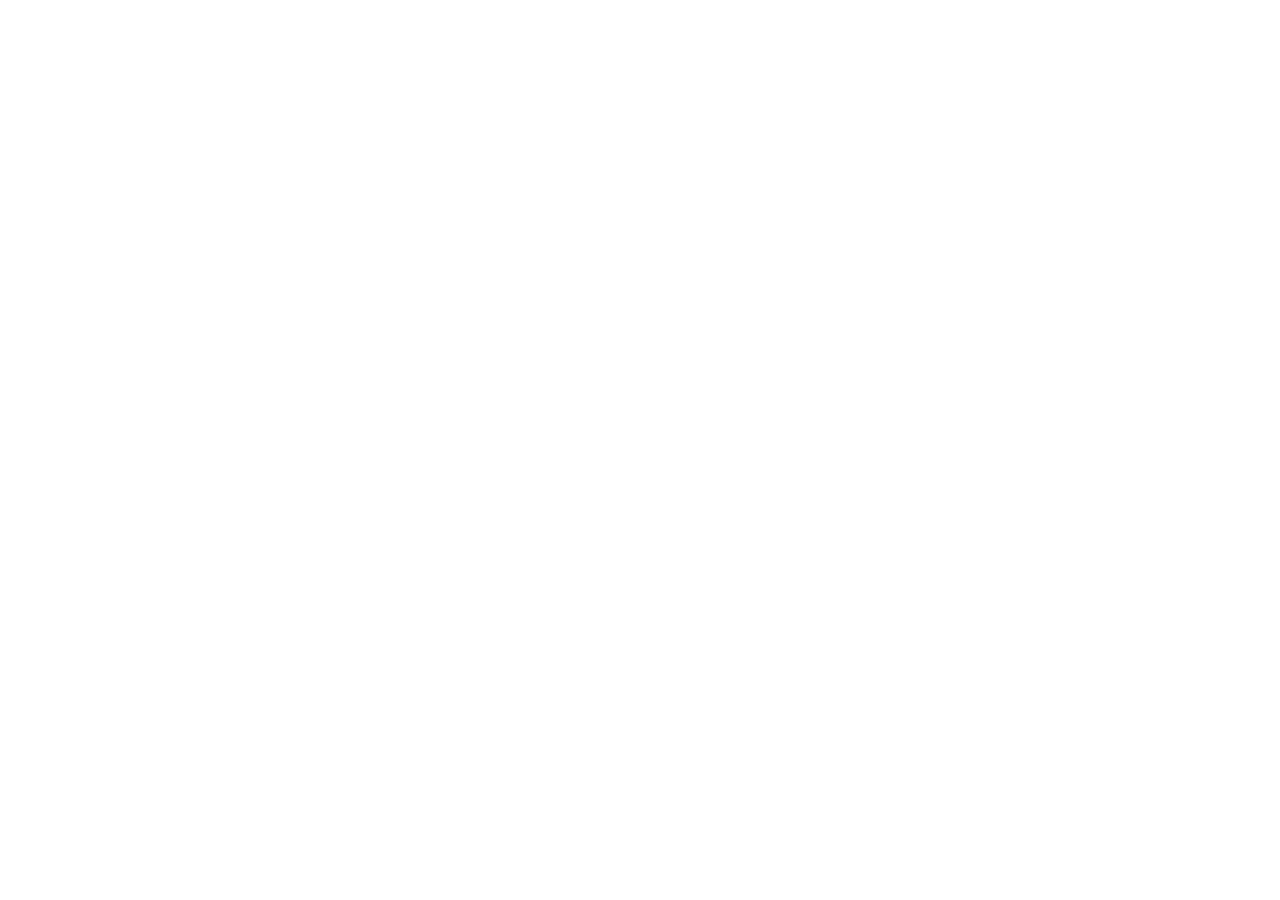
==== commit ee6a6a97: "site: instrada gli accessi alla sezione Porti di LTS" ====
--- a/index.html
+++ b/index.html
@@ -1,180 +1,19 @@
 <!doctype html>
 <html lang="it">
 <head>
-  <meta charset="utf-8" />
-  <meta name="viewport" content="width=device-width,initial-scale=1,viewport-fit=cover" />
-  <meta name="theme-color" content="#006f89" />
-  <meta name="description" content="Container Booking Web: verifica operativa container Napoli e Salerno. Prototipo di test non ufficiale." />
-  <meta name="referrer" content="no-referrer" />
-  <meta http-equiv="Content-Security-Policy" content="default-src 'self'; script-src 'self'; style-src 'self'; img-src 'self' data:; connect-src 'self' https://api.conateco.it https://raw.githubusercontent.com https://container-booking-backend.pasqualemilano0.workers.dev; base-uri 'none'; object-src 'none'; form-action 'self' https://tfg.bucci.it" />
-  <link rel="icon" href="favicon.svg" type="image/svg+xml" />
-  <link rel="manifest" href="manifest.webmanifest?v=20261031-v17" />
-  <link rel="stylesheet" href="styles.css?v=20261031-lts-v17" />
-  <link rel="stylesheet" href="driver-ui.css?v=20261102-v64" />
-  <title>Container Booking • Navi e avvisi</title>
-  <script type="module" src="app.js?v=20261102-v65"></script>
-  <script type="module" src="driver-ui.mjs?v=20261031-v44"></script>
-  <script type="module" src="auto-update.mjs?v=20261031-v27"></script>
+<meta charset="utf-8">
+<meta name="viewport" content="width=device-width,initial-scale=1">
+<meta name="robots" content="noindex,nofollow">
+<meta http-equiv="refresh" content="0; url=https://pasqualemilano0-rgb.github.io/LTS-Registro-Viaggi/">
+<meta name="referrer" content="no-referrer">
+<title>Porti e booking | LTS Registro Viaggi</title>
+<link rel="canonical" href="https://pasqualemilano0-rgb.github.io/LTS-Registro-Viaggi/">
 </head>
 <body>
-  <div class="shell">
-    <header class="top truck-top">
-      <img class="lts-brand-logo" src="assets/lts-logo.png" alt="Logo LTS Registro Viaggi" width="116" height="46" decoding="async" />
-      <div class="app-brand-copy"><h1>Container Booking</h1><span class="eyebrow">NAVI E AVVISI</span></div>
-      <span class="pill testing">NON UFFICIALE</span>
-    </header>
-    <main>
-      <p class="driver-notice" role="note">Consulta solo a veicolo fermo. Controlla sempre il sito ufficiale prima di entrare in porto.</p>
-      <section class="panel search-panel" aria-labelledby="search-title">
-        <div class="panel-head"><h2 id="search-title">Dove devi consegnare?</h2></div>
-        <fieldset class="terminals ports"><legend class="sr-only">Seleziona il porto</legend>
-          <label class="terminal-choice port-logo-choice"><input type="radio" name="port" value="napoli" checked />
-            <span class="port-choice-head"><span class="driver-port-icon" aria-hidden="true">⚓</span><span class="terminal-title">NAPOLI</span></span>
-            <span class="terminal-sub">CO.NA.TE.CO. · TFG</span></label>
-          <label class="terminal-choice port-logo-choice"><input type="radio" name="port" value="salerno" />
-            <span class="port-choice-head"><span class="driver-port-icon" aria-hidden="true">🚢</span><span class="terminal-title">SALERNO</span></span>
-            <span class="terminal-sub">SCT</span></label>
-        </fieldset>
-        <form id="search-form" autocomplete="off">
-          <div class="sct-picker" id="sct-picker" hidden>
-            <label class="driver-field-label" for="sct-filter">NOME DELLA NAVE</label>
-            <input id="sct-filter" type="search" placeholder="Inserisci nome nave" spellcheck="false" autocomplete="off" />
-            <button id="sct-search-btn" class="primary" type="button">☰ &nbsp; VEDI NAVI</button>
-            <div id="sct-alert" class="ops-alert" role="status" aria-live="polite" data-state="loading">Caricamento del programma navi…</div>
-            <div id="sct-vessel-results" class="driver-vessel-results">
-              <div class="vessel-list-heading">
-                <strong>Navi disponibili · tocca per dettagli</strong>
-                <span id="sct-vessel-count" aria-live="polite">—</span>
-              </div>
-              <div id="sct-vessel-list" class="vessel-list" aria-label="Seleziona una nave">
-                <p class="empty">Caricamento delle navi in corso…</p>
-              </div>
-              <button id="sct-show-more" type="button" class="show-more" hidden>Mostra altre navi</button>
-              <p class="picker-disclaimer">Se ci sono più viaggi, tocca quello giusto. La verifica riguarda la nave, non l'autorizzazione del booking.</p>
-            </div>
-            <details class="driver-extra">
-              <summary>Tipo container e aggiornamento</summary>
-              <label class="mini-field" for="sct-type">Tipo container
-                <select id="sct-type">
-                  <option value="all">Dry e Reefer</option>
-                  <option value="dry">Solo Dry</option>
-                  <option value="reefer">Solo Reefer</option>
-                </select>
-              </label>
-              <label class="picker-check" for="sct-only-open">
-                <input id="sct-only-open" type="checkbox" />
-                Mostra solo navi con accettazione confermata
-              </label>
-              <p id="sct-picker-status" class="picker-status" aria-live="polite"></p>
-              <button type="button" id="reload-sct" class="text-btn">Aggiorna programma navi</button>
-              <p class="picker-disclaimer">Fonte: copia periodica del Vessel Schedule SCT, non interrogazione in tempo reale.</p>
-            </details>
-          </div>
-          <details id="napoli-booking-details" class="booking-collapsible" open>
-            <summary><span class="booking-summary-title">Verifica un booking</span><span class="booking-summary-hint">Apri i controlli dei terminal</span></summary>
-            <div id="napoli-booking-controls">
-            <div class="booking-quick-select" role="group" aria-label="Terminal per la verifica booking">
-              <span class="booking-quick-title">VERIFICA BOOKING PRESSO</span>
-              <div class="booking-quick-options">
-                <button type="button" data-booking-target="cnt" aria-pressed="true">CO.NA.TE.CO.</button>
-                <button type="button" data-booking-target="tfg" aria-pressed="false">TFG</button>
-              </div>
-            </div>
-            <label class="field-label" for="query" id="query-label">Numero booking</label>
-            <div class="query-wrap"><input id="query" name="query" type="text" maxlength="65" inputmode="text" placeholder="Es. EBKG19223970" required spellcheck="false" autocapitalize="characters" aria-describedby="booking-feedback query-help" /><button class="clear-btn" type="button" id="clear-query" aria-label="Cancella ricerca">×</button></div>
-            <p id="booking-feedback" class="booking-feedback" role="alert" aria-live="assertive"></p>
-            <p class="field-help" id="query-help">CO.NA.TE.CO.: ricerca diretta sul servizio ufficiale. Il numero viene inviato solo a CO.NA.TE.CO. quando premi Cerca.</p>
-            <button class="primary" type="submit" id="search-btn">⌕  CERCA BOOKING CNT <span aria-hidden="true">›</span></button>
-            </div>
-          </details>
-          <div class="napoli-shortcuts" id="napoli-shortcuts" aria-label="Apri i programmi navi di Napoli">
-            <p class="shortcuts-heading">PROGRAMMA NAVI NAPOLI</p>
-            <div class="shortcuts-grid">
-              <button type="button" class="ship-shortcut" data-open-terminal="cnt" aria-controls="napoli-advanced" aria-pressed="true">
-                <span class="shortcut-symbol shortcut-cnt" aria-hidden="true">CNT</span>
-                <span class="shortcut-copy"><strong>CO.NA.TE.CO.</strong><small>Vedi le navi</small></span>
-                <span class="shortcut-arrow" aria-hidden="true">›</span>
-              </button>
-              <button type="button" class="ship-shortcut" data-open-terminal="tfg" aria-controls="napoli-advanced" aria-pressed="false">
-                <span class="shortcut-symbol shortcut-tfg" aria-hidden="true">TFG</span>
-                <span class="shortcut-copy"><strong>Flavio Gioia</strong><small>Vedi le navi TFG</small></span>
-                <span class="shortcut-arrow" aria-hidden="true">›</span>
-              </button>
-            </div>
-            <p class="shortcuts-tip">Programmi navi, non conferma del booking.</p>
-          </div>
-        </form>
-      </section>
-      <section class="panel results-panel" id="results" aria-live="polite" aria-label="Risultato ricerca" hidden></section>
-      <details id="napoli-advanced" class="napoli-advanced">
-        <summary>Programmi e dettagli Napoli <span>CO.NA.TE.CO. e TFG</span></summary>
-        <div class="napoli-advanced-body">
-        <section class="napoli-terminal-switch" id="napoli-terminal-switch" aria-label="Selettore terminal interno" hidden>
-        <div class="vessel-list-heading"><strong>Seleziona il terminal a Napoli</strong></div>
-        <div class="napoli-terminal-tabs">
-          <label class="terminal-tab"><input type="radio" name="napoli-terminal" value="cnt" checked />
-            <span class="terminal-tab-body">
-              <span class="terminal-tab-logo-frame"><img class="terminal-logo terminal-tab-logo-cnt" src="assets/terminal-logos/conateco.png" width="250" height="71" alt="" decoding="async" /></span>
-              <span class="terminal-tab-name">CO.NA.TE.CO.</span>
-            </span>
-          </label>
-          <label class="terminal-tab"><input type="radio" name="napoli-terminal" value="tfg" />
-            <span class="terminal-tab-body">
-              <span class="terminal-tab-logo-frame logo-plate-tfg"><img class="terminal-logo terminal-tab-logo-tfg" src="assets/terminal-logos/tfg-portal.png" width="182" height="122" alt="" decoding="async" /></span>
-              <span class="terminal-tab-name">TFG Flavio Gioia</span>
-            </span>
-          </label>
-        </div>
-      </section>
-      <section class="tfg-fleet" id="tfg-fleet" hidden aria-label="Elenco navi TFG Napoli">
-          <div class="picker-heading">
-            <span class="terminal-heading"><span class="terminal-logo-plate logo-plate-tfg"><img class="terminal-logo terminal-heading-logo logo-tfg" src="assets/terminal-logos/tfg-portal.png" width="182" height="122" alt="" decoding="async" /></span><h3>Navi TFG · Napoli</h3></span>
-            <button type="button" id="tfg-reload" class="text-btn">Aggiorna</button>
-          </div>
-          <div id="tfg-feed-alert" class="ops-alert" data-state="loading" role="status" aria-live="polite">Caricamento programma TFG…</div>
-          <label class="mini-field" for="tfg-ship-filter">Cerca nave o viaggio
-            <input id="tfg-ship-filter" type="search" placeholder="Nome nave o viaggio…" autocomplete="off" spellcheck="false" />
-          </label>
-          <div class="vessel-list-heading">
-            <strong>Navi trovate</strong><span id="tfg-vessel-count">—</span>
-          </div>
-          <div id="tfg-vessel-list" class="vessel-list" aria-label="Elenco navi TFG"></div>
-          <button type="button" id="tfg-show-more" class="show-more" hidden>Mostra altre navi</button>
-          <p id="tfg-feed-updated" class="picker-status"></p>
-          <a class="secondary-btn tfg-direct-link" target="_blank" rel="noopener noreferrer" href="https://tfg.bucci.it/@/TFGW_TP_ETA">Programma navi ufficiale TFG ↗</a>
-        </section>
-      <section class="tfg-fleet cnt-fleet" id="cnt-fleet" aria-label="Elenco navi CO.NA.TE.CO. Napoli">
-        <div class="picker-heading">
-          <span class="terminal-heading"><img class="terminal-logo terminal-heading-logo logo-cnt" src="assets/terminal-logos/conateco.png" width="250" height="71" alt="" decoding="async" /><h3>Navi CO.NA.TE.CO. · Napoli</h3></span>
-          <button type="button" id="cnt-reload" class="text-btn">Aggiorna</button>
-        </div>
-        <div id="cnt-feed-alert" class="ops-alert" data-state="loading" role="status" aria-live="polite">Caricamento Berth Forecast…</div>
-        <label class="mini-field" for="cnt-ship-filter">Cerca nave o viaggio
-          <input id="cnt-ship-filter" type="search" placeholder="Nave o viaggio d'imbarco…" autocomplete="off" spellcheck="false" />
-        </label>
-        <div class="vessel-list-heading">
-          <strong>Navi trovate</strong><span id="cnt-vessel-count">—</span>
-        </div>
-        <button type="button" id="cnt-archive-toggle" class="cnt-archive-toggle" aria-pressed="false" hidden>Mostra navi partite</button>
-        <div id="cnt-vessel-list" class="vessel-list" aria-label="Elenco navi CO.NA.TE.CO."></div>
-        <button type="button" id="cnt-show-more" class="show-more" hidden>Mostra altre navi</button>
-        <p id="cnt-feed-updated" class="picker-status"></p>
-        <p class="picker-disclaimer">CO.NA.TE.CO.: DRYPORT e INTERNO PORTO sono <strong>indicazioni presunte</strong> dal segnale depositi esterni, non una destinazione confermata. Verifica il tuo booking prima di partire.</p>
-        <a class="secondary-btn tfg-direct-link" target="_blank" rel="noopener noreferrer" href="https://www.conateco.it/berth-forecast/">Berth Forecast ufficiale ↗</a>
-      </section>
-        </div>
-      </details>
-      <details class="sources">
-        <summary>Fonti ufficiali e informazioni</summary>
-        <p>Questa web app non è affiliata ai terminal. I dati non equivalgono a un'autorizzazione di ingresso.</p>
-        <div class="source-grid">
-          <a target="_blank" rel="noopener noreferrer" href="https://www.conateco.it/booking-export/">CO.NA.TE.CO. <span>↗</span></a>
-          <a target="_blank" rel="noopener noreferrer" href="https://tfg.bucci.it/@/TFGW_WW_BKK">TFG <span>↗</span></a>
-          <a target="_blank" rel="noopener noreferrer" href="https://www.salernocontainerterminal.com/vessel-schedule/">SCT Salerno <span>↗</span></a>
-        </div>
-      </details>
-      <footer class="app-footer"><span>Container Booking Web · v0.65 · Nessuna autorizzazione d'ingresso viene emessa dall'app.</span><span id="auto-update-status" role="status" aria-live="polite">Aggiornamenti automatici attivi</span><button type="button" hidden id="refresh-app" class="app-refresh" aria-label="Aggiornamento interno">Aggiorna app</button></footer>
-    </main>
-  </div>
+<main>
+<h1>Porti e booking è integrato in LTS Registro Viaggi</h1>
+<p>Per utilizzare la ricerca booking e consultare le navi accedi a LTS Registro Viaggi con il tuo account autorizzato, quindi apri la sezione Porti.</p>
+<p><a href="https://pasqualemilano0-rgb.github.io/LTS-Registro-Viaggi/">Apri LTS Registro Viaggi</a></p>
+</main>
 </body>
 </html>
